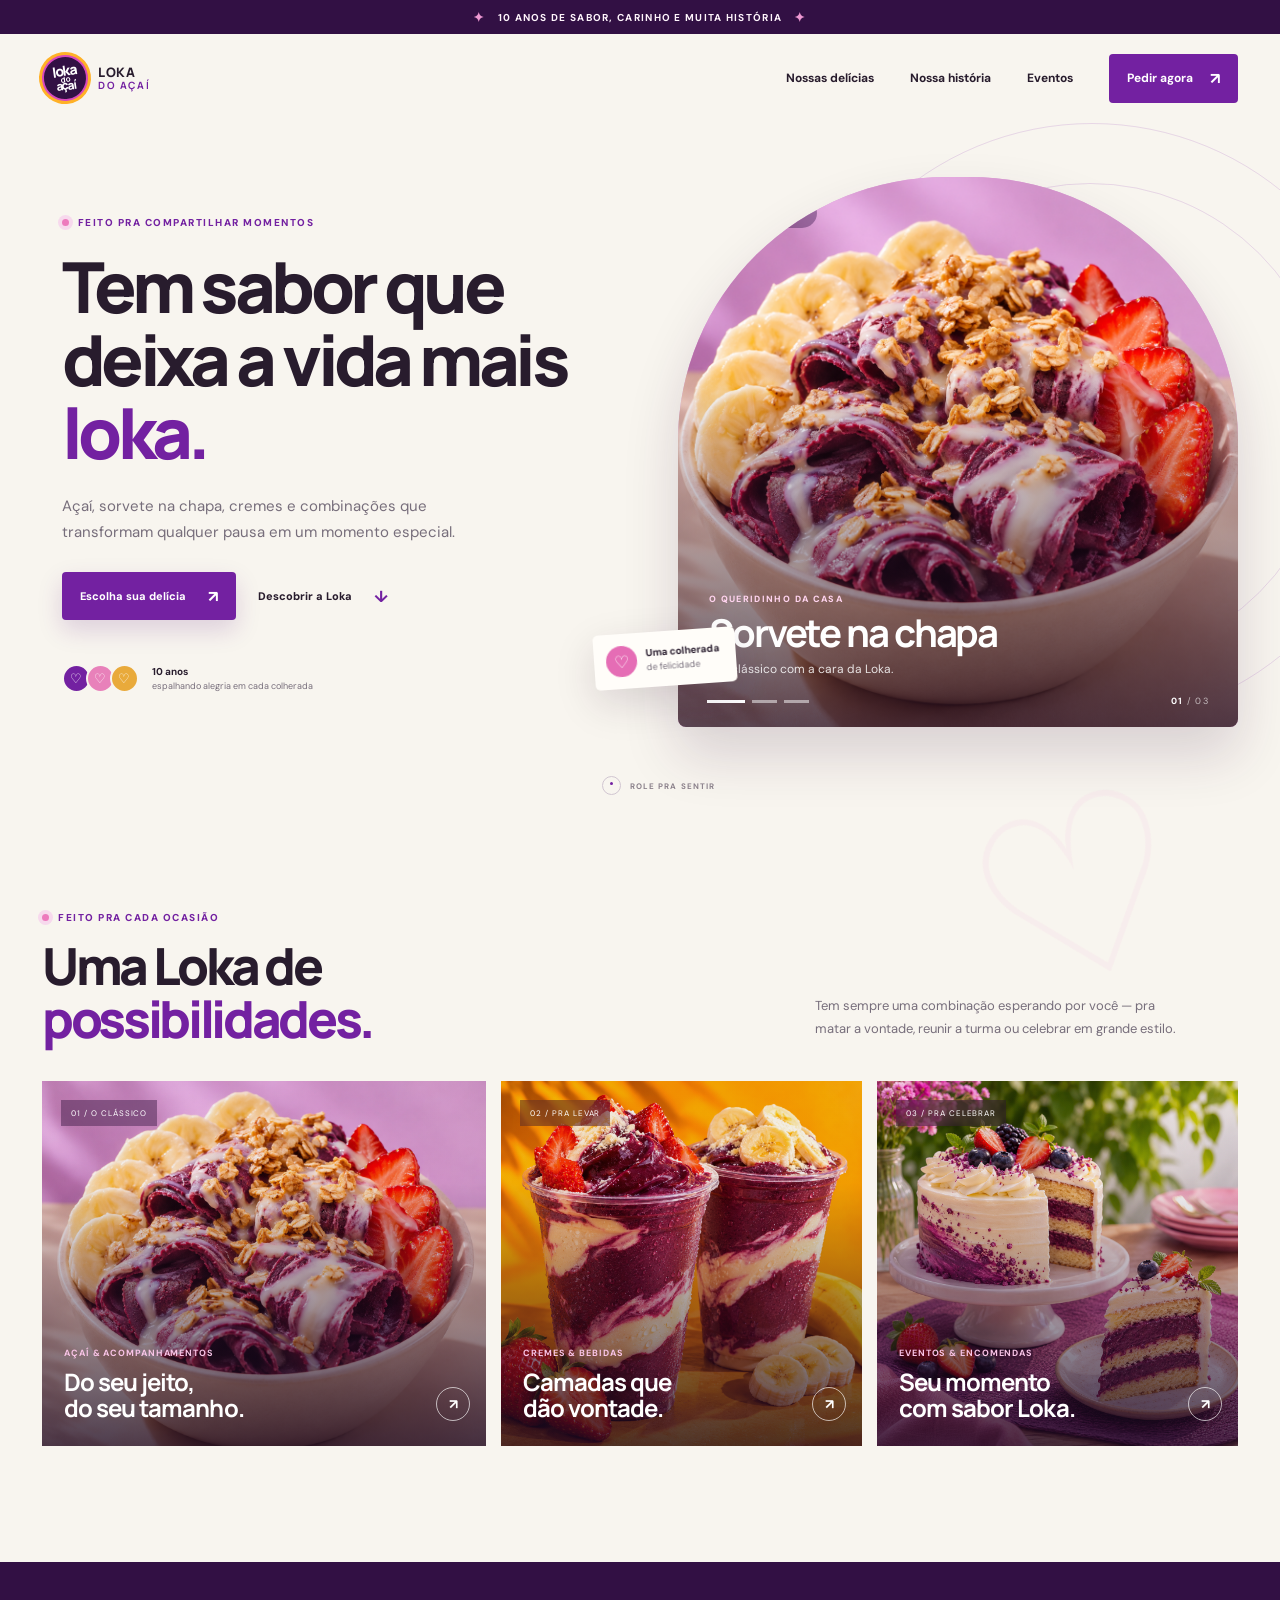
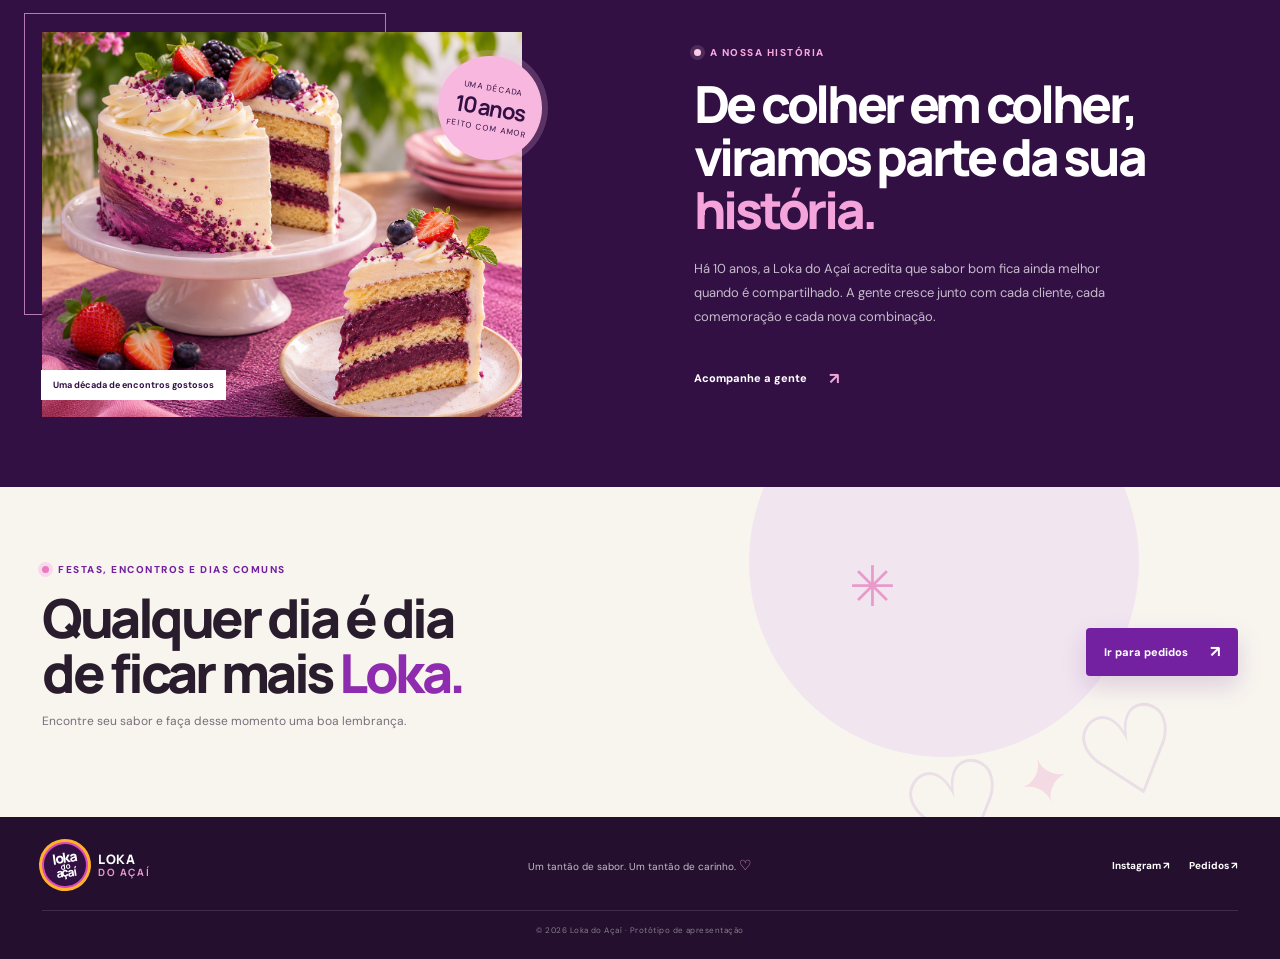
==== index.html @ 09349e8d "Create Loka do Acai institutional prototype" ====
<!doctype html>
<html lang="pt-BR">
<head>
  <meta charset="utf-8">
  <meta name="viewport" content="width=device-width, initial-scale=1">
  <meta name="theme-color" content="#f8f5ef">
  <meta name="description" content="Açaí, sorvete na chapa, cremes, lanches e momentos especiais. Conheça a Loka do Açaí.">
  <title>Loka do Açaí — um sabor que faz história</title>
  <link rel="preconnect" href="https://fonts.googleapis.com">
  <link rel="preconnect" href="https://fonts.gstatic.com" crossorigin>
  <link href="https://fonts.googleapis.com/css2?family=DM+Sans:wght@400;500;600;700&family=Manrope:wght@400;500;600;700;800&display=swap" rel="stylesheet">
  <link rel="stylesheet" href="style.css">
  <script src="script.js" defer></script>
</head>
<body>
  <div class="announcement"><span aria-hidden="true">✦</span> 10 anos de sabor, carinho e muita história <span aria-hidden="true">✦</span></div>
  <header class="site-header">
    <a class="brand" href="#inicio" aria-label="Loka do Açaí, início">
      <span class="brand-mark"><span>loka</span><small>do</small><strong>açaí</strong></span>
      <span class="brand-name">LOKA <b>DO AÇAÍ</b></span>
    </a>
    <button class="menu-toggle" type="button" aria-label="Abrir menu" aria-expanded="false" aria-controls="main-nav"><span></span><span></span></button>
    <nav class="main-nav" id="main-nav" aria-label="Navegação principal">
      <a href="#experiencias">Nossas delícias</a><a href="#historia">Nossa história</a><a href="#eventos">Eventos</a>
      <a class="nav-cta" href="https://flow.page/lokadoacai" target="_blank" rel="noreferrer">Pedir agora <span aria-hidden="true">↗</span></a>
    </nav>
  </header>
  <main>
    <section class="hero section-shell" id="inicio">
      <div class="hero-copy">
        <div class="eyebrow"><span class="eyebrow-dot"></span> Feito pra compartilhar momentos</div>
        <h1>Tem sabor que<br>deixa a vida mais <em>loka.</em></h1>
        <p class="hero-lede">Açaí, sorvete na chapa, cremes e combinações que transformam qualquer pausa em um momento especial.</p>
        <div class="hero-actions">
          <a class="button button-primary" href="https://flow.page/lokadoacai" target="_blank" rel="noreferrer">Escolha sua delícia <span aria-hidden="true">↗</span></a>
          <a class="button button-text" href="#experiencias">Descobrir a Loka <span aria-hidden="true">↓</span></a>
        </div>
        <div class="hero-proof"><div class="proof-avatars" aria-hidden="true"><span>♡</span><span>♡</span><span>♡</span></div><p><strong>10 anos</strong><br>espalhando alegria em cada colherada</p></div>
      </div>
      <div class="hero-visual">
        <div class="orbit orbit-one" aria-hidden="true"></div><div class="orbit orbit-two" aria-hidden="true"></div>
        <div class="carousel" role="region" aria-label="Destaques do cardápio" aria-roledescription="carrossel">
          <div class="carousel-viewport"><div class="carousel-track">
            <article class="carousel-slide"><img src="assets/sorvete-na-chapa.png" alt="Sorvete de açaí servido com banana, morango, granola e creme"><div class="slide-caption"><span>O queridinho da casa</span><h2>Sorvete na chapa</h2><p>Um clássico com a cara da Loka.</p></div></article>
            <article class="carousel-slide"><img src="assets/creme-no-copo.png" alt="Copos de açaí cremoso com camadas de creme, morango e banana"><div class="slide-caption"><span>Camadas de felicidade</span><h2>Cremes &amp; açaí</h2><p>Seu mix favorito, do seu jeito.</p></div></article>
            <article class="carousel-slide"><img src="assets/bolo-de-festa.png" alt="Bolo decorado com creme, frutas vermelhas e recheio de açaí"><div class="slide-caption"><span>Pra comemorar junto</span><h2>Festas especiais</h2><p>Momentos grandes merecem sabor.</p></div></article>
          </div></div>
          <div class="carousel-topline"><span class="carousel-label"><i></i> Feito com carinho</span><div class="carousel-arrows"><button class="carousel-arrow previous" type="button" aria-label="Foto anterior">←</button><button class="carousel-arrow next" type="button" aria-label="Próxima foto">→</button></div></div>
          <div class="carousel-bottom"><div class="carousel-dots" aria-label="Escolher destaque"><button class="carousel-dot is-active" aria-label="Destaque 1" aria-current="true" type="button"></button><button class="carousel-dot" aria-label="Destaque 2" type="button"></button><button class="carousel-dot" aria-label="Destaque 3" type="button"></button></div><span class="carousel-count"><b>01</b> / 03</span></div>
        </div>
        <div class="floating-note"><span aria-hidden="true">♡</span><div><b>Uma colherada</b><small>de felicidade</small></div></div>
      </div>
      <a href="#experiencias" class="scroll-cue" aria-label="Role para ver mais"><span></span> role pra sentir</a>
    </section>

    <section class="experience section-shell" id="experiencias">
      <div class="section-heading"><div><div class="eyebrow"><span class="eyebrow-dot"></span> Feito pra cada ocasião</div><h2>Uma Loka de<br><em>possibilidades.</em></h2></div><p>Tem sempre uma combinação esperando por você — pra matar a vontade, reunir a turma ou celebrar em grande estilo.</p></div>
      <div class="experience-grid">
        <a class="experience-card card-large" href="https://flow.page/lokadoacai" target="_blank" rel="noreferrer"><img src="assets/sorvete-na-chapa.png" alt="" loading="lazy"><div class="card-shade"></div><span class="card-index">01 / O clássico</span><div class="experience-card-copy"><span>Açaí &amp; acompanhamentos</span><h3>Do seu jeito,<br>do seu tamanho.</h3><b class="round-arrow" aria-hidden="true">↗</b></div></a>
        <a class="experience-card" href="https://flow.page/lokadoacai" target="_blank" rel="noreferrer"><img src="assets/creme-no-copo.png" alt="" loading="lazy"><div class="card-shade"></div><span class="card-index">02 / Pra levar</span><div class="experience-card-copy"><span>Cremes &amp; bebidas</span><h3>Camadas que<br>dão vontade.</h3><b class="round-arrow" aria-hidden="true">↗</b></div></a>
        <a class="experience-card" href="#eventos"><img src="assets/bolo-de-festa.png" alt="" loading="lazy"><div class="card-shade"></div><span class="card-index">03 / Pra celebrar</span><div class="experience-card-copy"><span>Eventos &amp; encomendas</span><h3>Seu momento<br>com sabor Loka.</h3><b class="round-arrow" aria-hidden="true">↗</b></div></a>
      </div>
    </section>

    <section class="story" id="historia">
      <div class="story-inner section-shell">
        <div class="story-image"><img src="assets/bolo-de-festa.png" alt="Sobremesa especial preparada para comemorar" loading="lazy"><div class="story-stamp"><span>uma década</span><b>10 anos</b><small>feito com amor</small></div><span class="story-caption">Uma década de encontros gostosos</span></div>
        <div class="story-copy"><div class="eyebrow eyebrow-light"><span class="eyebrow-dot"></span> A nossa história</div><h2>De colher em colher,<br>viramos parte da sua <em>história.</em></h2><p>Há 10 anos, a Loka do Açaí acredita que sabor bom fica ainda melhor quando é compartilhado. A gente cresce junto com cada cliente, cada comemoração e cada nova combinação.</p><a class="button button-light" href="https://www.instagram.com/lokadoaioficial/" target="_blank" rel="noreferrer">Acompanhe a gente <span aria-hidden="true">↗</span></a><span class="story-doodle" aria-hidden="true">♡</span></div>
      </div>
    </section>

    <section class="event-cta section-shell" id="eventos">
      <div class="cta-star" aria-hidden="true">✳</div><div class="cta-copy"><div class="eyebrow"><span class="eyebrow-dot"></span> Festas, encontros e dias comuns</div><h2>Qualquer dia é dia<br>de ficar mais <em>Loka.</em></h2><p>Encontre seu sabor e faça desse momento uma boa lembrança.</p></div><a class="button button-primary" href="https://flow.page/lokadoacai" target="_blank" rel="noreferrer">Ir para pedidos <span aria-hidden="true">↗</span></a><div class="cta-decoration" aria-hidden="true"><span>♡</span><span>✦</span><span>♡</span></div>
    </section>
  </main>
  <footer class="site-footer">
    <a class="brand footer-brand" href="#inicio" aria-label="Loka do Açaí, voltar ao início"><span class="brand-mark"><span>loka</span><small>do</small><strong>açaí</strong></span><span class="brand-name">LOKA <b>DO AÇAÍ</b></span></a>
    <p>Um tantão de sabor. Um tantão de carinho. <span>♡</span></p><div class="footer-links"><a href="https://www.instagram.com/lokadoaioficial/" target="_blank" rel="noreferrer">Instagram ↗</a><a href="https://flow.page/lokadoacai" target="_blank" rel="noreferrer">Pedidos ↗</a></div><small class="copyright">© 2026 Loka do Açaí · Protótipo de apresentação</small>
  </footer>
</body>
</html>
---- style.css ----
:root{--plum:#321044;--purple:#7321a1;--pink:#f2b5dc;--cream:#f8f5ef;--paper:#fffdf9;--ink:#281c2d;--muted:#776e7b;--line:rgba(50,16,68,.14);--sans:"DM Sans",sans-serif;--display:"Manrope",sans-serif}
*{box-sizing:border-box}html{scroll-behavior:smooth}body{margin:0;color:var(--ink);background:var(--cream);font-family:var(--sans);-webkit-font-smoothing:antialiased}a{color:inherit;text-decoration:none}button{font:inherit}
.announcement{min-height:34px;display:flex;align-items:center;justify-content:center;gap:12px;background:var(--plum);color:#fff5fc;font-size:10px;font-weight:700;letter-spacing:.13em;text-transform:uppercase}.announcement span{color:#ed98d2;font-size:13px}
.site-header{height:88px;max-width:1320px;padding:0 42px;margin:auto;display:flex;align-items:center;justify-content:space-between;position:relative;z-index:5}.brand{display:inline-flex;align-items:center;gap:10px}.brand-mark{width:46px;height:46px;border-radius:50%;background:var(--plum);color:white;display:flex;flex-direction:column;align-items:center;justify-content:center;line-height:.72;letter-spacing:-.08em;transform:rotate(-8deg);border:2px solid #d848be;box-shadow:0 0 0 3px #ffb127;font-family:var(--display)}.brand-mark span{font-weight:800;font-size:14px}.brand-mark small{font-size:8px;font-weight:700;letter-spacing:0}.brand-mark strong{font-size:12px;font-weight:800}.brand-name{font-family:var(--display);font-size:13px;font-weight:800;letter-spacing:.05em;line-height:1.15}.brand-name b{display:block;color:var(--purple);font-size:10px;letter-spacing:.16em}
.main-nav{display:flex;align-items:center;gap:36px;font-size:12px;font-weight:700}.main-nav>a:not(.nav-cta){transition:color .2s}.main-nav>a:not(.nav-cta):hover{color:var(--purple)}.nav-cta{display:inline-flex;align-items:center;gap:17px;padding:14px 18px;border-radius:4px;background:var(--purple);color:white;transition:background .2s,transform .2s}.nav-cta:hover,.button-primary:hover{background:var(--plum);transform:translateY(-2px)}.nav-cta span{font-size:16px}.menu-toggle{display:none}.section-shell{max-width:1320px;margin-inline:auto;padding-inline:42px}
.hero{min-height:660px;padding-top:55px;padding-bottom:96px;display:grid;grid-template-columns:.93fr 1.07fr;align-items:center;gap:45px;position:relative;overflow:hidden}.hero-copy{position:relative;z-index:2;padding:5px 0 0 3.7%;animation:rise-in .75s both}.eyebrow{display:flex;align-items:center;gap:9px;color:var(--purple);font-size:10px;font-weight:800;letter-spacing:.15em;text-transform:uppercase}.eyebrow-dot{width:7px;height:7px;border-radius:50%;background:#ed7abd;box-shadow:0 0 0 4px #f7d9ed}
.hero h1,.section-heading h2,.story h2,.cta-copy h2{margin:21px 0 0;font-family:var(--display);font-size:clamp(42px,5.5vw,72px);line-height:1.04;letter-spacing:-.065em;font-weight:800}h1 em,h2 em{color:var(--purple);font-style:normal}.hero-lede{max-width:430px;color:var(--muted);font-size:15px;line-height:1.75;margin:23px 0 27px}.hero-actions{display:flex;align-items:center;gap:22px}.button{min-height:48px;padding:0 18px;display:inline-flex;align-items:center;justify-content:center;gap:22px;font-size:11px;font-weight:800;transition:.25s ease}.button-primary{color:white;border-radius:4px;background:var(--purple);box-shadow:0 10px 24px rgba(91,18,126,.17)}.button-primary span,.button-light span{font-size:16px}.button-text{padding-inline:0;color:var(--ink)}.button-text span{color:var(--purple);font-size:16px;transition:transform .2s}.button-text:hover span{transform:translateY(4px)}.hero-proof{margin-top:44px;display:flex;align-items:center;gap:13px}.proof-avatars{display:flex;padding-left:5px}.proof-avatars span{width:29px;height:29px;margin-left:-5px;display:grid;place-items:center;border-radius:50%;border:2px solid var(--cream);color:white;background:var(--purple);font-size:13px}.proof-avatars span:nth-child(2){background:#e881ba}.proof-avatars span:nth-child(3){background:#e9aa3b}.hero-proof p{margin:0;font-size:9px;line-height:1.5;color:var(--muted)}.hero-proof strong{color:var(--ink);font-size:10px}
.hero-visual{min-width:0;position:relative;animation:rise-in .85s .12s both}.carousel{position:relative;z-index:1;width:min(100%,560px);margin:0 0 0 auto;height:clamp(410px,46vw,550px);border-radius:48% 48% 8px 8px;overflow:hidden;background:#dba4d7;box-shadow:0 28px 55px rgba(54,19,62,.16)}.carousel-viewport,.carousel-track,.carousel-slide{width:100%;height:100%}.carousel-viewport{overflow:hidden}.carousel-track{display:flex;transition:transform .8s cubic-bezier(.2,.75,.25,1);will-change:transform}.carousel-slide{flex:0 0 100%;position:relative;overflow:hidden}.carousel-slide::after{content:"";position:absolute;inset:35% 0 0;background:linear-gradient(transparent,rgba(28,10,34,.72));pointer-events:none}.carousel-slide img{width:100%;height:100%;display:block;object-fit:cover;transition:transform 5.5s ease}.carousel-slide.is-current img{transform:scale(1.07)}.slide-caption{position:absolute;z-index:1;bottom:50px;left:31px;color:#fff;max-width:80%}.slide-caption>span{display:inline-block;margin-bottom:8px;font-size:9px;font-weight:800;letter-spacing:.15em;text-transform:uppercase;color:#ffd4ef}.slide-caption h2{margin:0;font-family:var(--display);font-size:clamp(26px,3vw,40px);line-height:1.05;letter-spacing:-.055em}.slide-caption p{margin:8px 0 0;font-size:12px;opacity:.85}
.carousel-topline{position:absolute;z-index:2;top:18px;left:19px;right:19px;display:flex;justify-content:space-between;align-items:center}.carousel-label{display:flex;align-items:center;gap:7px;padding:9px 12px;border-radius:30px;color:white;background:rgba(49,16,68,.38);backdrop-filter:blur(12px);font-size:9px;font-weight:700}.carousel-label i{width:6px;height:6px;background:#ff9ed7;border-radius:50%;box-shadow:0 0 10px #ff9ed7}.carousel-arrows{display:flex;gap:7px}.carousel-arrow{width:35px;height:35px;padding:0;border:1px solid rgba(255,255,255,.5);border-radius:50%;background:rgba(40,17,48,.25);color:#fff;cursor:pointer;backdrop-filter:blur(10px);transition:background .2s,transform .2s}.carousel-arrow:hover{background:var(--purple);transform:scale(1.07)}.carousel-bottom{position:absolute;z-index:2;left:29px;right:29px;bottom:20px;display:flex;align-items:center;justify-content:space-between}.carousel-dots{display:flex;gap:7px}.carousel-dot{width:25px;height:3px;border:0;padding:0;cursor:pointer;background:rgba(255,255,255,.5);transition:width .25s,background .25s}.carousel-dot.is-active{width:38px;background:white}.carousel-count{color:rgba(255,255,255,.65);font-size:9px;letter-spacing:.14em}.carousel-count b{color:white}.orbit{position:absolute;border:1px solid rgba(137,44,176,.15);border-radius:50%;pointer-events:none}.orbit-one{width:600px;height:600px;top:-54px;right:-154px}.orbit-two{width:480px;height:480px;top:6px;right:-92px}.floating-note{position:absolute;z-index:3;display:flex;align-items:center;gap:9px;bottom:41px;left:-28px;padding:12px 16px 12px 12px;border-radius:5px;background:var(--paper);box-shadow:0 14px 40px rgba(45,21,47,.15);transform:rotate(-4deg);animation:float 4s ease-in-out infinite}.floating-note>span{width:31px;height:31px;border-radius:50%;display:grid;place-items:center;color:white;background:#e56db5;font-size:17px}.floating-note b,.floating-note small{display:block}.floating-note b{font-size:10px}.floating-note small{margin-top:2px;color:var(--muted);font-size:9px}.scroll-cue{position:absolute;bottom:28px;left:47%;display:flex;align-items:center;gap:9px;color:#8b818b;font-size:8px;font-weight:700;letter-spacing:.14em;text-transform:uppercase}.scroll-cue span{width:19px;height:19px;border:1px solid #d0c5d0;border-radius:50%;position:relative}.scroll-cue span::after{content:"";position:absolute;width:3px;height:3px;background:var(--purple);border-radius:50%;top:5px;left:7px;animation:scroll-dot 1.4s infinite}
.experience{padding-top:88px;padding-bottom:116px}.section-heading{display:flex;align-items:end;justify-content:space-between;gap:45px;margin-bottom:35px}.section-heading h2{font-size:clamp(38px,4vw,53px);margin-top:15px}.section-heading>p{max-width:375px;margin:0 4% 5px 0;color:var(--muted);font-size:13px;line-height:1.8}.experience-grid{display:grid;grid-template-columns:1.23fr 1fr 1fr;gap:15px}.experience-card{min-height:365px;position:relative;display:block;overflow:hidden;color:white;background:var(--plum)}.experience-card img{width:100%;height:100%;position:absolute;inset:0;object-fit:cover;transition:transform .7s cubic-bezier(.2,.8,.2,1)}.experience-card:hover img{transform:scale(1.06)}.card-shade{position:absolute;inset:0;background:linear-gradient(180deg,rgba(30,11,35,.05) 28%,rgba(26,10,36,.77) 100%)}.card-index{position:absolute;left:19px;top:19px;padding:8px 10px;background:rgba(42,13,53,.4);backdrop-filter:blur(10px);font-size:8px;letter-spacing:.12em;text-transform:uppercase}.experience-card-copy{position:absolute;left:22px;right:16px;bottom:24px}.experience-card-copy>span{color:#f9c4e7;font-size:9px;font-weight:700;letter-spacing:.1em;text-transform:uppercase}.experience-card-copy h3{margin:8px 0 0;font-family:var(--display);font-size:24px;line-height:1.1;letter-spacing:-.04em}.round-arrow{position:absolute;right:0;bottom:1px;width:34px;height:34px;border:1px solid rgba(255,255,255,.65);border-radius:50%;display:grid;place-items:center;font-size:14px;transition:.2s}.experience-card:hover .round-arrow{background:white;color:var(--plum);transform:rotate(45deg)}
.story{background:var(--plum);color:white;overflow:hidden}.story-inner{min-height:525px;display:grid;grid-template-columns:1fr 1fr;align-items:center;gap:9%;padding-top:64px;padding-bottom:64px}.story-image{position:relative;max-width:480px;height:385px}.story-image::before{content:"";position:absolute;width:75%;height:78%;top:-19px;left:-18px;border:1px solid rgba(240,166,224,.7)}.story-image img{width:100%;height:100%;object-fit:cover;position:relative;z-index:1}.story-stamp{position:absolute;z-index:2;right:-20px;top:24px;width:104px;height:104px;border-radius:50%;display:flex;flex-direction:column;align-items:center;justify-content:center;color:var(--plum);background:#f8b7de;transform:rotate(10deg);box-shadow:0 0 0 6px rgba(248,183,222,.2)}.story-stamp span,.story-stamp small{font-size:8px;text-transform:uppercase;letter-spacing:.12em}.story-stamp b{font-family:var(--display);font-size:22px;letter-spacing:-.07em}.story-caption{position:absolute;z-index:2;left:-1px;bottom:17px;padding:9px 12px;color:var(--plum);background:white;font-size:9px;font-weight:700}.eyebrow-light{color:#f7a9dc}.eyebrow-light .eyebrow-dot{background:#ffcaea;box-shadow:0 0 0 4px rgba(255,202,234,.14)}.story h2{margin-top:18px;font-size:clamp(37px,4vw,52px)}.story h2 em{color:#f5a4db}.story-copy>p{max-width:440px;margin:21px 0 25px;color:rgba(255,255,255,.72);font-size:13px;line-height:1.85}.button-light{padding-inline:0;color:white}.button-light span{color:#f5a4db}.story-doodle{position:absolute;right:7%;bottom:-114px;color:rgba(250,179,225,.12);font-size:240px;line-height:1;transform:rotate(-20deg);pointer-events:none}
.event-cta{min-height:330px;padding-top:76px;padding-bottom:76px;display:flex;align-items:center;justify-content:space-between;gap:30px;position:relative;overflow:hidden}.event-cta::before{content:"";position:absolute;width:390px;height:390px;border-radius:50%;background:#f1e5f0;right:11%;top:-120px}.cta-copy,.event-cta>.button{position:relative;z-index:1}.cta-copy h2{margin-top:14px;font-size:clamp(37px,4.2vw,55px)}.cta-copy h2 em{color:#8e2bae}.cta-copy p{color:var(--muted);font-size:12px}.cta-star{position:absolute;z-index:1;right:30%;top:63px;color:#e89acb;font-size:56px;animation:slow-spin 18s linear infinite}.cta-decoration{position:absolute;right:7%;bottom:-43px;color:rgba(115,33,161,.1);font-size:120px;transform:rotate(-18deg);display:flex;align-items:center;gap:10px}.cta-decoration span:nth-child(2){font-size:64px;color:rgba(231,125,184,.21)}
.site-footer{min-height:142px;padding:24px 42px;color:white;background:#24102e;display:grid;grid-template-columns:1fr 1.2fr 1fr;align-items:center;gap:20px}.footer-brand .brand-name{color:white}.footer-brand .brand-name b{color:#ed9ad2}.site-footer>p{color:rgba(255,255,255,.72);font-size:10px;text-align:center}.site-footer>p span{color:#ee9ed6;font-size:14px}.footer-links{display:flex;justify-content:flex-end;gap:19px;font-size:10px;font-weight:700}.footer-links a:hover{color:#f5a4db}.copyright{grid-column:1/-1;padding-top:14px;border-top:1px solid rgba(255,255,255,.12);color:rgba(255,255,255,.45);font-size:8px;letter-spacing:.06em;text-align:center}
@keyframes rise-in{from{opacity:0;transform:translateY(22px)}to{opacity:1;transform:translateY(0)}}@keyframes float{0%,100%{transform:translateY(0) rotate(-4deg)}50%{transform:translateY(-9px) rotate(-2deg)}}@keyframes scroll-dot{0%{transform:translateY(0);opacity:1}80%,100%{transform:translateY(6px);opacity:0}}@keyframes slow-spin{to{transform:rotate(340deg)}}
@media(min-width:1450px){.hero{min-height:720px}}
@media(max-width:900px){.site-header{padding-inline:25px}.section-shell{padding-inline:25px}.hero{grid-template-columns:.9fr 1.1fr;gap:22px;min-height:590px}.hero-copy{padding-left:0}.hero h1{font-size:clamp(42px,6vw,59px)}.carousel{height:440px}.main-nav{gap:20px}.experience-card{min-height:310px}.story-inner{gap:6%}.story-image{height:340px}}
@media(max-width:680px){.announcement{min-height:31px;font-size:8px;letter-spacing:.1em}.site-header{height:72px;padding-inline:20px}.brand-mark{width:39px;height:39px}.brand-mark span{font-size:12px}.brand-name{font-size:11px}.brand-name b{font-size:8px}.menu-toggle{display:flex;flex-direction:column;justify-content:center;gap:5px;width:42px;height:42px;border:1px solid var(--line);border-radius:50%;background:transparent;cursor:pointer}.menu-toggle span{width:16px;height:1.5px;background:var(--plum);margin-inline:auto;transition:transform .2s}.menu-toggle[aria-expanded=true] span:first-child{transform:translateY(3.3px) rotate(45deg)}.menu-toggle[aria-expanded=true] span:last-child{transform:translateY(-3.3px) rotate(-45deg)}.main-nav{position:absolute;top:63px;left:13px;right:13px;display:none;flex-direction:column;align-items:stretch;gap:0;padding:8px 16px 16px;background:var(--paper);border:1px solid var(--line);box-shadow:0 16px 35px rgba(42,17,48,.14)}.main-nav.is-open{display:flex}.main-nav>a:not(.nav-cta){padding:14px 4px;border-bottom:1px solid var(--line)}.nav-cta{justify-content:space-between;margin-top:12px}.section-shell{padding-inline:20px}.hero{min-height:0;grid-template-columns:1fr;gap:37px;padding-top:41px;padding-bottom:75px;overflow:hidden}.hero-copy{padding:0}.hero h1{margin-top:18px;font-size:clamp(43px,12vw,65px)}.hero-lede{max-width:440px;margin-top:17px;font-size:13px}.hero-actions{gap:15px;flex-wrap:wrap}.button{min-height:45px;font-size:10px}.hero-proof{margin-top:27px}.carousel{width:calc(100% - 14px);height:min(112vw,480px);margin-right:0;margin-left:auto;border-radius:48% 48% 7px 7px}.slide-caption{left:23px;bottom:46px}.slide-caption h2{font-size:33px}.floating-note{left:-1px;bottom:26px}.orbit-one{width:480px;height:480px;top:-20px;right:-128px}.orbit-two{width:380px;height:380px;top:30px;right:-80px}.scroll-cue{left:20px;bottom:26px}.experience{padding-top:65px;padding-bottom:77px}.section-heading{display:block;margin-bottom:24px}.section-heading h2{font-size:42px}.section-heading>p{margin:17px 0 0;font-size:12px}.experience-grid{grid-template-columns:1fr 1fr;gap:10px}.experience-card{min-height:260px}.experience-card.card-large{grid-column:1/-1;min-height:310px}.experience-card-copy{left:15px;bottom:17px}.experience-card-copy h3{font-size:20px}.experience-card-copy>span{font-size:8px}.round-arrow{width:29px;height:29px;font-size:12px}.card-index{top:12px;left:12px;font-size:7px}.story-inner{grid-template-columns:1fr;gap:43px;padding-top:58px;padding-bottom:63px}.story-image{width:calc(100% - 16px);height:min(82vw,390px);margin-left:8px}.story-stamp{width:87px;height:87px;right:-12px;top:13px}.story-stamp b{font-size:19px}.story h2{font-size:40px}.story-copy>p{font-size:12px}.event-cta{min-height:0;display:block;padding-top:67px;padding-bottom:76px}.cta-copy h2{font-size:42px}.cta-copy p{max-width:260px;line-height:1.7}.event-cta>.button{margin-top:17px}.cta-star{right:12%;top:49px;font-size:42px}.cta-decoration{right:0;font-size:93px}.site-footer{padding:28px 20px 20px;grid-template-columns:1fr auto;gap:17px 8px}.site-footer>p{grid-column:1/-1;grid-row:2;margin:0;text-align:left}.footer-links{grid-column:2;grid-row:1;flex-direction:column;gap:8px}.copyright{grid-row:3}}
@media(prefers-reduced-motion:reduce){*,*::before,*::after{scroll-behavior:auto!important;animation-duration:.01ms!important;animation-iteration-count:1!important;transition-duration:.01ms!important}}
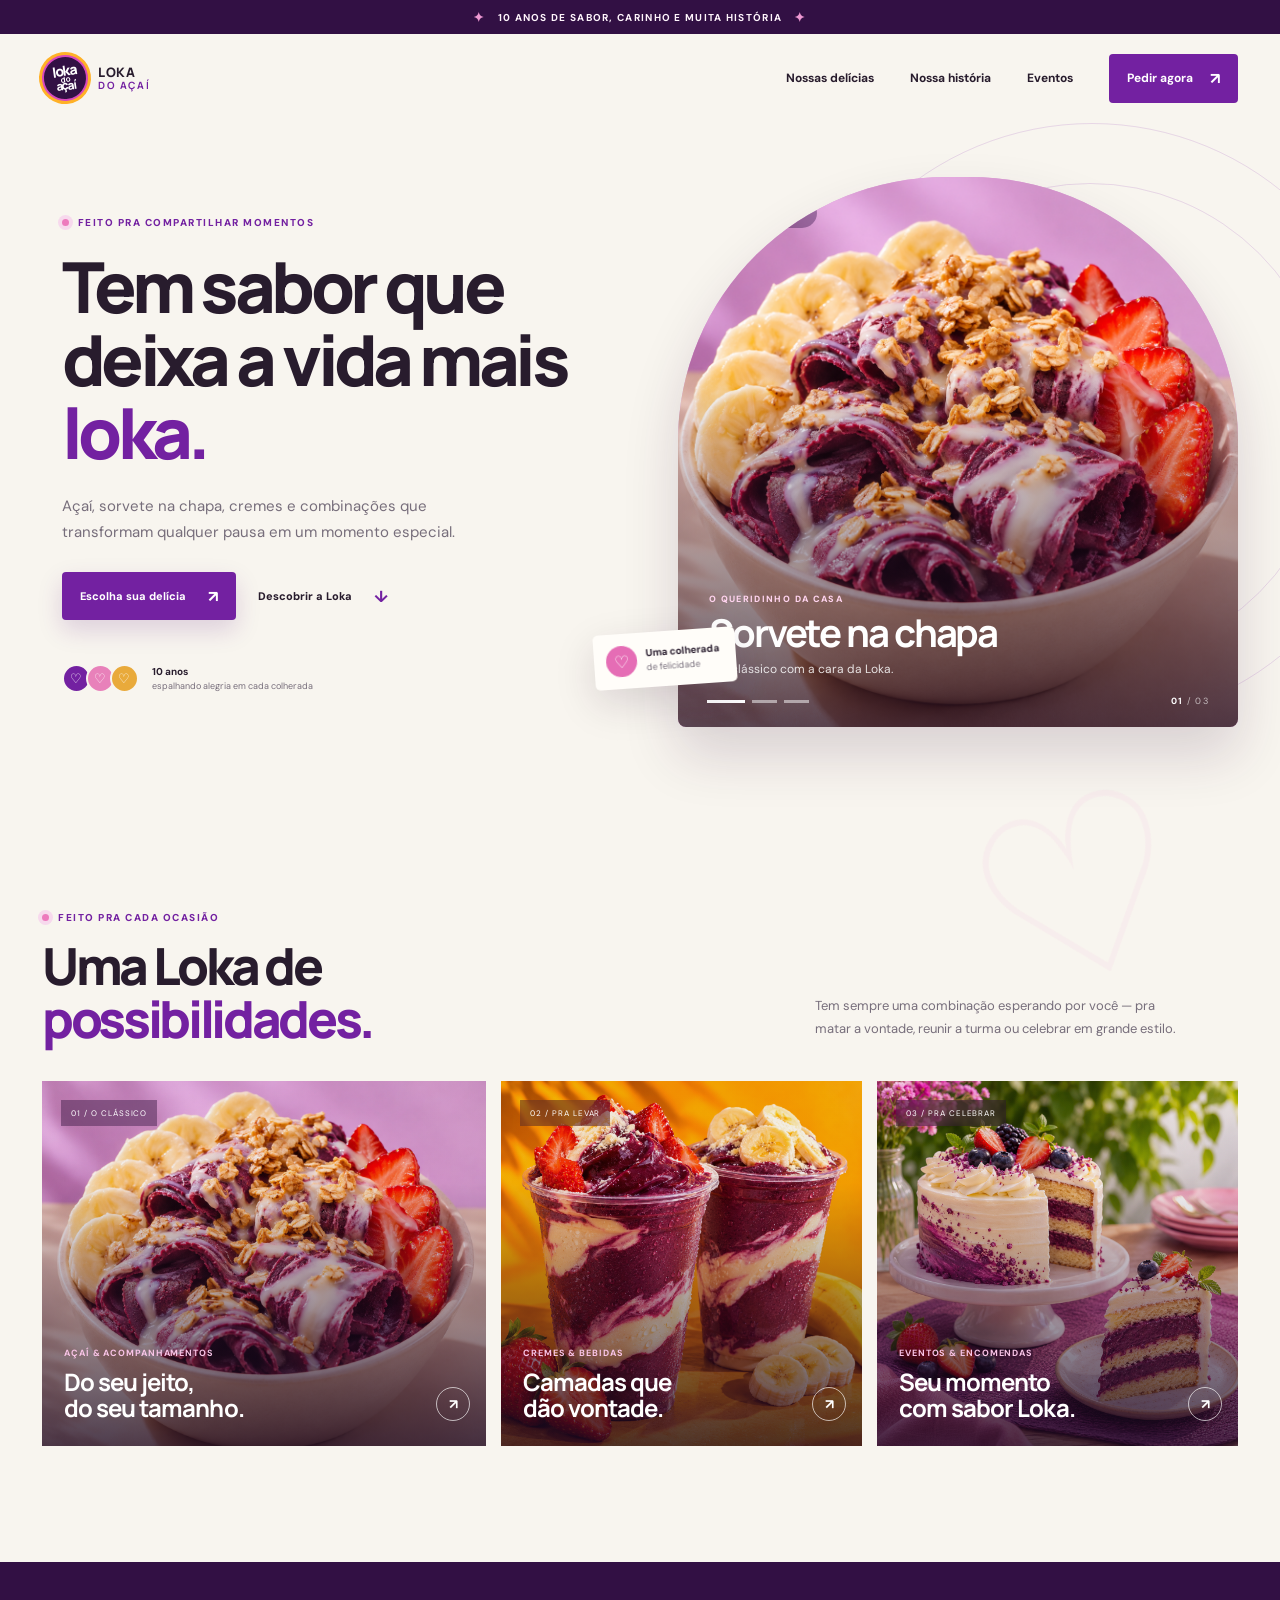
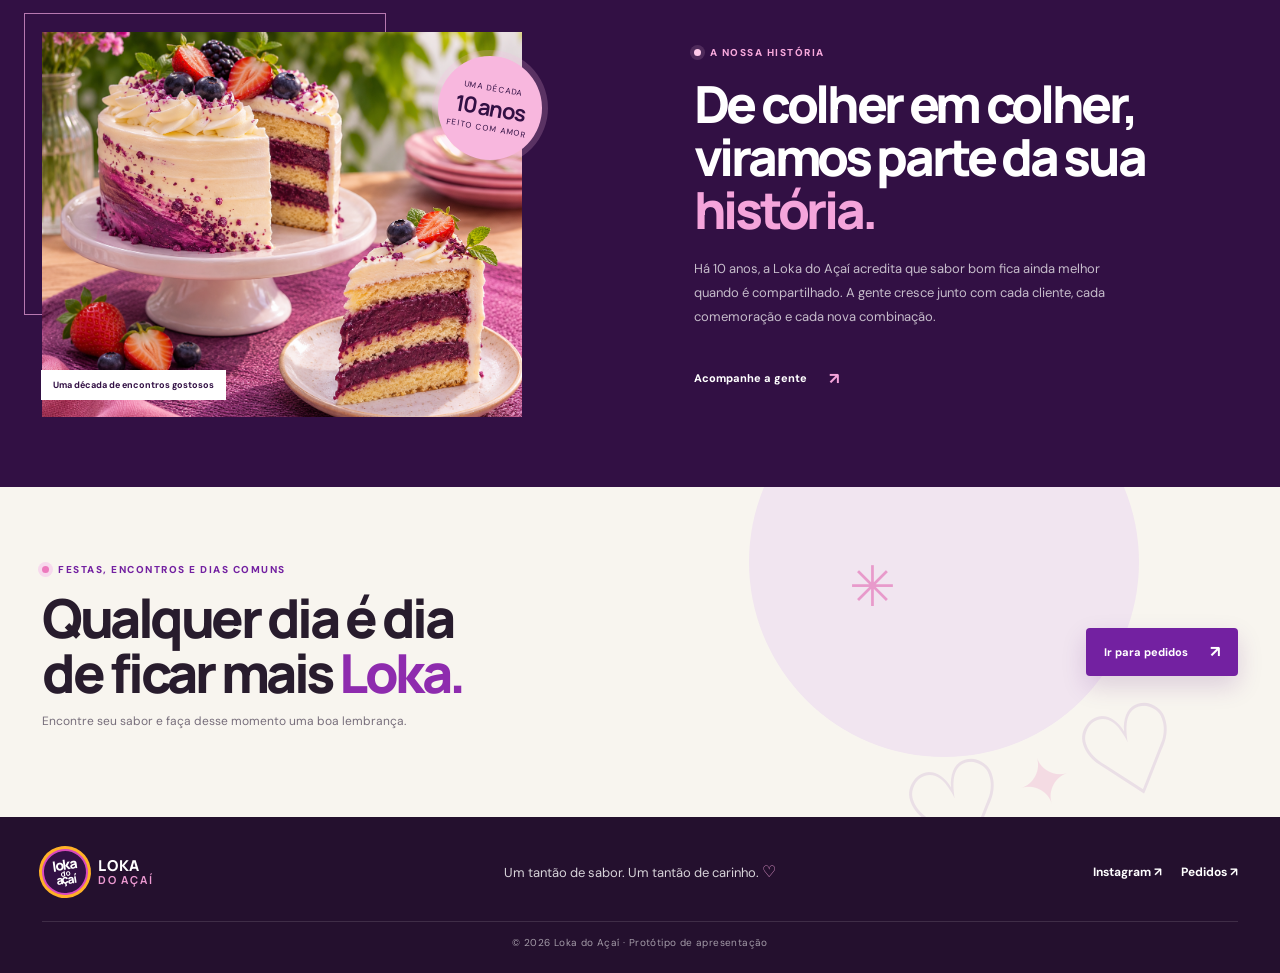
==== commit 77c1c189: "Increase footer text and remove scroll hint" ====
--- a/index.html
+++ b/index.html
@@ -50,7 +50,6 @@
         </div>
         <div class="floating-note"><span aria-hidden="true">♡</span><div><b>Uma colherada</b><small>de felicidade</small></div></div>
       </div>
-      <a href="#experiencias" class="scroll-cue" aria-label="Role para ver mais"><span></span> role pra sentir</a>
     </section>
 
     <section class="experience section-shell" id="experiencias">
--- a/style.css
+++ b/style.css
@@ -6,13 +6,13 @@
 .hero{min-height:660px;padding-top:55px;padding-bottom:96px;display:grid;grid-template-columns:.93fr 1.07fr;align-items:center;gap:45px;position:relative;overflow:hidden}.hero-copy{position:relative;z-index:2;padding:5px 0 0 3.7%;animation:rise-in .75s both}.eyebrow{display:flex;align-items:center;gap:9px;color:var(--purple);font-size:10px;font-weight:800;letter-spacing:.15em;text-transform:uppercase}.eyebrow-dot{width:7px;height:7px;border-radius:50%;background:#ed7abd;box-shadow:0 0 0 4px #f7d9ed}
 .hero h1,.section-heading h2,.story h2,.cta-copy h2{margin:21px 0 0;font-family:var(--display);font-size:clamp(42px,5.5vw,72px);line-height:1.04;letter-spacing:-.065em;font-weight:800}h1 em,h2 em{color:var(--purple);font-style:normal}.hero-lede{max-width:430px;color:var(--muted);font-size:15px;line-height:1.75;margin:23px 0 27px}.hero-actions{display:flex;align-items:center;gap:22px}.button{min-height:48px;padding:0 18px;display:inline-flex;align-items:center;justify-content:center;gap:22px;font-size:11px;font-weight:800;transition:.25s ease}.button-primary{color:white;border-radius:4px;background:var(--purple);box-shadow:0 10px 24px rgba(91,18,126,.17)}.button-primary span,.button-light span{font-size:16px}.button-text{padding-inline:0;color:var(--ink)}.button-text span{color:var(--purple);font-size:16px;transition:transform .2s}.button-text:hover span{transform:translateY(4px)}.hero-proof{margin-top:44px;display:flex;align-items:center;gap:13px}.proof-avatars{display:flex;padding-left:5px}.proof-avatars span{width:29px;height:29px;margin-left:-5px;display:grid;place-items:center;border-radius:50%;border:2px solid var(--cream);color:white;background:var(--purple);font-size:13px}.proof-avatars span:nth-child(2){background:#e881ba}.proof-avatars span:nth-child(3){background:#e9aa3b}.hero-proof p{margin:0;font-size:9px;line-height:1.5;color:var(--muted)}.hero-proof strong{color:var(--ink);font-size:10px}
 .hero-visual{min-width:0;position:relative;animation:rise-in .85s .12s both}.carousel{position:relative;z-index:1;width:min(100%,560px);margin:0 0 0 auto;height:clamp(410px,46vw,550px);border-radius:48% 48% 8px 8px;overflow:hidden;background:#dba4d7;box-shadow:0 28px 55px rgba(54,19,62,.16)}.carousel-viewport,.carousel-track,.carousel-slide{width:100%;height:100%}.carousel-viewport{overflow:hidden}.carousel-track{display:flex;transition:transform .8s cubic-bezier(.2,.75,.25,1);will-change:transform}.carousel-slide{flex:0 0 100%;position:relative;overflow:hidden}.carousel-slide::after{content:"";position:absolute;inset:35% 0 0;background:linear-gradient(transparent,rgba(28,10,34,.72));pointer-events:none}.carousel-slide img{width:100%;height:100%;display:block;object-fit:cover;transition:transform 5.5s ease}.carousel-slide.is-current img{transform:scale(1.07)}.slide-caption{position:absolute;z-index:1;bottom:50px;left:31px;color:#fff;max-width:80%}.slide-caption>span{display:inline-block;margin-bottom:8px;font-size:9px;font-weight:800;letter-spacing:.15em;text-transform:uppercase;color:#ffd4ef}.slide-caption h2{margin:0;font-family:var(--display);font-size:clamp(26px,3vw,40px);line-height:1.05;letter-spacing:-.055em}.slide-caption p{margin:8px 0 0;font-size:12px;opacity:.85}
-.carousel-topline{position:absolute;z-index:2;top:18px;left:19px;right:19px;display:flex;justify-content:space-between;align-items:center}.carousel-label{display:flex;align-items:center;gap:7px;padding:9px 12px;border-radius:30px;color:white;background:rgba(49,16,68,.38);backdrop-filter:blur(12px);font-size:9px;font-weight:700}.carousel-label i{width:6px;height:6px;background:#ff9ed7;border-radius:50%;box-shadow:0 0 10px #ff9ed7}.carousel-arrows{display:flex;gap:7px}.carousel-arrow{width:35px;height:35px;padding:0;border:1px solid rgba(255,255,255,.5);border-radius:50%;background:rgba(40,17,48,.25);color:#fff;cursor:pointer;backdrop-filter:blur(10px);transition:background .2s,transform .2s}.carousel-arrow:hover{background:var(--purple);transform:scale(1.07)}.carousel-bottom{position:absolute;z-index:2;left:29px;right:29px;bottom:20px;display:flex;align-items:center;justify-content:space-between}.carousel-dots{display:flex;gap:7px}.carousel-dot{width:25px;height:3px;border:0;padding:0;cursor:pointer;background:rgba(255,255,255,.5);transition:width .25s,background .25s}.carousel-dot.is-active{width:38px;background:white}.carousel-count{color:rgba(255,255,255,.65);font-size:9px;letter-spacing:.14em}.carousel-count b{color:white}.orbit{position:absolute;border:1px solid rgba(137,44,176,.15);border-radius:50%;pointer-events:none}.orbit-one{width:600px;height:600px;top:-54px;right:-154px}.orbit-two{width:480px;height:480px;top:6px;right:-92px}.floating-note{position:absolute;z-index:3;display:flex;align-items:center;gap:9px;bottom:41px;left:-28px;padding:12px 16px 12px 12px;border-radius:5px;background:var(--paper);box-shadow:0 14px 40px rgba(45,21,47,.15);transform:rotate(-4deg);animation:float 4s ease-in-out infinite}.floating-note>span{width:31px;height:31px;border-radius:50%;display:grid;place-items:center;color:white;background:#e56db5;font-size:17px}.floating-note b,.floating-note small{display:block}.floating-note b{font-size:10px}.floating-note small{margin-top:2px;color:var(--muted);font-size:9px}.scroll-cue{position:absolute;bottom:28px;left:47%;display:flex;align-items:center;gap:9px;color:#8b818b;font-size:8px;font-weight:700;letter-spacing:.14em;text-transform:uppercase}.scroll-cue span{width:19px;height:19px;border:1px solid #d0c5d0;border-radius:50%;position:relative}.scroll-cue span::after{content:"";position:absolute;width:3px;height:3px;background:var(--purple);border-radius:50%;top:5px;left:7px;animation:scroll-dot 1.4s infinite}
+.carousel-topline{position:absolute;z-index:2;top:18px;left:19px;right:19px;display:flex;justify-content:space-between;align-items:center}.carousel-label{display:flex;align-items:center;gap:7px;padding:9px 12px;border-radius:30px;color:white;background:rgba(49,16,68,.38);backdrop-filter:blur(12px);font-size:9px;font-weight:700}.carousel-label i{width:6px;height:6px;background:#ff9ed7;border-radius:50%;box-shadow:0 0 10px #ff9ed7}.carousel-arrows{display:flex;gap:7px}.carousel-arrow{width:35px;height:35px;padding:0;border:1px solid rgba(255,255,255,.5);border-radius:50%;background:rgba(40,17,48,.25);color:#fff;cursor:pointer;backdrop-filter:blur(10px);transition:background .2s,transform .2s}.carousel-arrow:hover{background:var(--purple);transform:scale(1.07)}.carousel-bottom{position:absolute;z-index:2;left:29px;right:29px;bottom:20px;display:flex;align-items:center;justify-content:space-between}.carousel-dots{display:flex;gap:7px}.carousel-dot{width:25px;height:3px;border:0;padding:0;cursor:pointer;background:rgba(255,255,255,.5);transition:width .25s,background .25s}.carousel-dot.is-active{width:38px;background:white}.carousel-count{color:rgba(255,255,255,.65);font-size:9px;letter-spacing:.14em}.carousel-count b{color:white}.orbit{position:absolute;border:1px solid rgba(137,44,176,.15);border-radius:50%;pointer-events:none}.orbit-one{width:600px;height:600px;top:-54px;right:-154px}.orbit-two{width:480px;height:480px;top:6px;right:-92px}.floating-note{position:absolute;z-index:3;display:flex;align-items:center;gap:9px;bottom:41px;left:-28px;padding:12px 16px 12px 12px;border-radius:5px;background:var(--paper);box-shadow:0 14px 40px rgba(45,21,47,.15);transform:rotate(-4deg);animation:float 4s ease-in-out infinite}.floating-note>span{width:31px;height:31px;border-radius:50%;display:grid;place-items:center;color:white;background:#e56db5;font-size:17px}.floating-note b,.floating-note small{display:block}.floating-note b{font-size:10px}.floating-note small{margin-top:2px;color:var(--muted);font-size:9px}
 .experience{padding-top:88px;padding-bottom:116px}.section-heading{display:flex;align-items:end;justify-content:space-between;gap:45px;margin-bottom:35px}.section-heading h2{font-size:clamp(38px,4vw,53px);margin-top:15px}.section-heading>p{max-width:375px;margin:0 4% 5px 0;color:var(--muted);font-size:13px;line-height:1.8}.experience-grid{display:grid;grid-template-columns:1.23fr 1fr 1fr;gap:15px}.experience-card{min-height:365px;position:relative;display:block;overflow:hidden;color:white;background:var(--plum)}.experience-card img{width:100%;height:100%;position:absolute;inset:0;object-fit:cover;transition:transform .7s cubic-bezier(.2,.8,.2,1)}.experience-card:hover img{transform:scale(1.06)}.card-shade{position:absolute;inset:0;background:linear-gradient(180deg,rgba(30,11,35,.05) 28%,rgba(26,10,36,.77) 100%)}.card-index{position:absolute;left:19px;top:19px;padding:8px 10px;background:rgba(42,13,53,.4);backdrop-filter:blur(10px);font-size:8px;letter-spacing:.12em;text-transform:uppercase}.experience-card-copy{position:absolute;left:22px;right:16px;bottom:24px}.experience-card-copy>span{color:#f9c4e7;font-size:9px;font-weight:700;letter-spacing:.1em;text-transform:uppercase}.experience-card-copy h3{margin:8px 0 0;font-family:var(--display);font-size:24px;line-height:1.1;letter-spacing:-.04em}.round-arrow{position:absolute;right:0;bottom:1px;width:34px;height:34px;border:1px solid rgba(255,255,255,.65);border-radius:50%;display:grid;place-items:center;font-size:14px;transition:.2s}.experience-card:hover .round-arrow{background:white;color:var(--plum);transform:rotate(45deg)}
 .story{background:var(--plum);color:white;overflow:hidden}.story-inner{min-height:525px;display:grid;grid-template-columns:1fr 1fr;align-items:center;gap:9%;padding-top:64px;padding-bottom:64px}.story-image{position:relative;max-width:480px;height:385px}.story-image::before{content:"";position:absolute;width:75%;height:78%;top:-19px;left:-18px;border:1px solid rgba(240,166,224,.7)}.story-image img{width:100%;height:100%;object-fit:cover;position:relative;z-index:1}.story-stamp{position:absolute;z-index:2;right:-20px;top:24px;width:104px;height:104px;border-radius:50%;display:flex;flex-direction:column;align-items:center;justify-content:center;color:var(--plum);background:#f8b7de;transform:rotate(10deg);box-shadow:0 0 0 6px rgba(248,183,222,.2)}.story-stamp span,.story-stamp small{font-size:8px;text-transform:uppercase;letter-spacing:.12em}.story-stamp b{font-family:var(--display);font-size:22px;letter-spacing:-.07em}.story-caption{position:absolute;z-index:2;left:-1px;bottom:17px;padding:9px 12px;color:var(--plum);background:white;font-size:9px;font-weight:700}.eyebrow-light{color:#f7a9dc}.eyebrow-light .eyebrow-dot{background:#ffcaea;box-shadow:0 0 0 4px rgba(255,202,234,.14)}.story h2{margin-top:18px;font-size:clamp(37px,4vw,52px)}.story h2 em{color:#f5a4db}.story-copy>p{max-width:440px;margin:21px 0 25px;color:rgba(255,255,255,.72);font-size:13px;line-height:1.85}.button-light{padding-inline:0;color:white}.button-light span{color:#f5a4db}.story-doodle{position:absolute;right:7%;bottom:-114px;color:rgba(250,179,225,.12);font-size:240px;line-height:1;transform:rotate(-20deg);pointer-events:none}
 .event-cta{min-height:330px;padding-top:76px;padding-bottom:76px;display:flex;align-items:center;justify-content:space-between;gap:30px;position:relative;overflow:hidden}.event-cta::before{content:"";position:absolute;width:390px;height:390px;border-radius:50%;background:#f1e5f0;right:11%;top:-120px}.cta-copy,.event-cta>.button{position:relative;z-index:1}.cta-copy h2{margin-top:14px;font-size:clamp(37px,4.2vw,55px)}.cta-copy h2 em{color:#8e2bae}.cta-copy p{color:var(--muted);font-size:12px}.cta-star{position:absolute;z-index:1;right:30%;top:63px;color:#e89acb;font-size:56px;animation:slow-spin 18s linear infinite}.cta-decoration{position:absolute;right:7%;bottom:-43px;color:rgba(115,33,161,.1);font-size:120px;transform:rotate(-18deg);display:flex;align-items:center;gap:10px}.cta-decoration span:nth-child(2){font-size:64px;color:rgba(231,125,184,.21)}
-.site-footer{min-height:142px;padding:24px 42px;color:white;background:#24102e;display:grid;grid-template-columns:1fr 1.2fr 1fr;align-items:center;gap:20px}.footer-brand .brand-name{color:white}.footer-brand .brand-name b{color:#ed9ad2}.site-footer>p{color:rgba(255,255,255,.72);font-size:10px;text-align:center}.site-footer>p span{color:#ee9ed6;font-size:14px}.footer-links{display:flex;justify-content:flex-end;gap:19px;font-size:10px;font-weight:700}.footer-links a:hover{color:#f5a4db}.copyright{grid-column:1/-1;padding-top:14px;border-top:1px solid rgba(255,255,255,.12);color:rgba(255,255,255,.45);font-size:8px;letter-spacing:.06em;text-align:center}
-@keyframes rise-in{from{opacity:0;transform:translateY(22px)}to{opacity:1;transform:translateY(0)}}@keyframes float{0%,100%{transform:translateY(0) rotate(-4deg)}50%{transform:translateY(-9px) rotate(-2deg)}}@keyframes scroll-dot{0%{transform:translateY(0);opacity:1}80%,100%{transform:translateY(6px);opacity:0}}@keyframes slow-spin{to{transform:rotate(340deg)}}
+.site-footer{min-height:156px;padding:28px 42px 22px;color:white;background:#24102e;display:grid;grid-template-columns:1fr 1.2fr 1fr;align-items:center;gap:20px}.footer-brand .brand-name{font-size:15px;color:white}.footer-brand .brand-name b{font-size:11px;color:#ed9ad2}.site-footer>p{color:rgba(255,255,255,.82);font-size:13px;text-align:center}.site-footer>p span{color:#ee9ed6;font-size:16px}.footer-links{display:flex;justify-content:flex-end;gap:19px;font-size:12px;font-weight:700}.footer-links a:hover{color:#f5a4db}.copyright{grid-column:1/-1;padding-top:14px;border-top:1px solid rgba(255,255,255,.12);color:rgba(255,255,255,.58);font-size:10px;letter-spacing:.04em;text-align:center}
+@keyframes rise-in{from{opacity:0;transform:translateY(22px)}to{opacity:1;transform:translateY(0)}}@keyframes float{0%,100%{transform:translateY(0) rotate(-4deg)}50%{transform:translateY(-9px) rotate(-2deg)}}@keyframes slow-spin{to{transform:rotate(340deg)}}
 @media(min-width:1450px){.hero{min-height:720px}}
 @media(max-width:900px){.site-header{padding-inline:25px}.section-shell{padding-inline:25px}.hero{grid-template-columns:.9fr 1.1fr;gap:22px;min-height:590px}.hero-copy{padding-left:0}.hero h1{font-size:clamp(42px,6vw,59px)}.carousel{height:440px}.main-nav{gap:20px}.experience-card{min-height:310px}.story-inner{gap:6%}.story-image{height:340px}}
-@media(max-width:680px){.announcement{min-height:31px;font-size:8px;letter-spacing:.1em}.site-header{height:72px;padding-inline:20px}.brand-mark{width:39px;height:39px}.brand-mark span{font-size:12px}.brand-name{font-size:11px}.brand-name b{font-size:8px}.menu-toggle{display:flex;flex-direction:column;justify-content:center;gap:5px;width:42px;height:42px;border:1px solid var(--line);border-radius:50%;background:transparent;cursor:pointer}.menu-toggle span{width:16px;height:1.5px;background:var(--plum);margin-inline:auto;transition:transform .2s}.menu-toggle[aria-expanded=true] span:first-child{transform:translateY(3.3px) rotate(45deg)}.menu-toggle[aria-expanded=true] span:last-child{transform:translateY(-3.3px) rotate(-45deg)}.main-nav{position:absolute;top:63px;left:13px;right:13px;display:none;flex-direction:column;align-items:stretch;gap:0;padding:8px 16px 16px;background:var(--paper);border:1px solid var(--line);box-shadow:0 16px 35px rgba(42,17,48,.14)}.main-nav.is-open{display:flex}.main-nav>a:not(.nav-cta){padding:14px 4px;border-bottom:1px solid var(--line)}.nav-cta{justify-content:space-between;margin-top:12px}.section-shell{padding-inline:20px}.hero{min-height:0;grid-template-columns:1fr;gap:37px;padding-top:41px;padding-bottom:75px;overflow:hidden}.hero-copy{padding:0}.hero h1{margin-top:18px;font-size:clamp(43px,12vw,65px)}.hero-lede{max-width:440px;margin-top:17px;font-size:13px}.hero-actions{gap:15px;flex-wrap:wrap}.button{min-height:45px;font-size:10px}.hero-proof{margin-top:27px}.carousel{width:calc(100% - 14px);height:min(112vw,480px);margin-right:0;margin-left:auto;border-radius:48% 48% 7px 7px}.slide-caption{left:23px;bottom:46px}.slide-caption h2{font-size:33px}.floating-note{left:-1px;bottom:26px}.orbit-one{width:480px;height:480px;top:-20px;right:-128px}.orbit-two{width:380px;height:380px;top:30px;right:-80px}.scroll-cue{left:20px;bottom:26px}.experience{padding-top:65px;padding-bottom:77px}.section-heading{display:block;margin-bottom:24px}.section-heading h2{font-size:42px}.section-heading>p{margin:17px 0 0;font-size:12px}.experience-grid{grid-template-columns:1fr 1fr;gap:10px}.experience-card{min-height:260px}.experience-card.card-large{grid-column:1/-1;min-height:310px}.experience-card-copy{left:15px;bottom:17px}.experience-card-copy h3{font-size:20px}.experience-card-copy>span{font-size:8px}.round-arrow{width:29px;height:29px;font-size:12px}.card-index{top:12px;left:12px;font-size:7px}.story-inner{grid-template-columns:1fr;gap:43px;padding-top:58px;padding-bottom:63px}.story-image{width:calc(100% - 16px);height:min(82vw,390px);margin-left:8px}.story-stamp{width:87px;height:87px;right:-12px;top:13px}.story-stamp b{font-size:19px}.story h2{font-size:40px}.story-copy>p{font-size:12px}.event-cta{min-height:0;display:block;padding-top:67px;padding-bottom:76px}.cta-copy h2{font-size:42px}.cta-copy p{max-width:260px;line-height:1.7}.event-cta>.button{margin-top:17px}.cta-star{right:12%;top:49px;font-size:42px}.cta-decoration{right:0;font-size:93px}.site-footer{padding:28px 20px 20px;grid-template-columns:1fr auto;gap:17px 8px}.site-footer>p{grid-column:1/-1;grid-row:2;margin:0;text-align:left}.footer-links{grid-column:2;grid-row:1;flex-direction:column;gap:8px}.copyright{grid-row:3}}
+@media(max-width:680px){.announcement{min-height:31px;font-size:8px;letter-spacing:.1em}.site-header{height:72px;padding-inline:20px}.brand-mark{width:39px;height:39px}.brand-mark span{font-size:12px}.brand-name{font-size:11px}.brand-name b{font-size:8px}.menu-toggle{display:flex;flex-direction:column;justify-content:center;gap:5px;width:42px;height:42px;border:1px solid var(--line);border-radius:50%;background:transparent;cursor:pointer}.menu-toggle span{width:16px;height:1.5px;background:var(--plum);margin-inline:auto;transition:transform .2s}.menu-toggle[aria-expanded=true] span:first-child{transform:translateY(3.3px) rotate(45deg)}.menu-toggle[aria-expanded=true] span:last-child{transform:translateY(-3.3px) rotate(-45deg)}.main-nav{position:absolute;top:63px;left:13px;right:13px;display:none;flex-direction:column;align-items:stretch;gap:0;padding:8px 16px 16px;background:var(--paper);border:1px solid var(--line);box-shadow:0 16px 35px rgba(42,17,48,.14)}.main-nav.is-open{display:flex}.main-nav>a:not(.nav-cta){padding:14px 4px;border-bottom:1px solid var(--line)}.nav-cta{justify-content:space-between;margin-top:12px}.section-shell{padding-inline:20px}.hero{min-height:0;grid-template-columns:1fr;gap:37px;padding-top:41px;padding-bottom:75px;overflow:hidden}.hero-copy{padding:0}.hero h1{margin-top:18px;font-size:clamp(43px,12vw,65px)}.hero-lede{max-width:440px;margin-top:17px;font-size:13px}.hero-actions{gap:15px;flex-wrap:wrap}.button{min-height:45px;font-size:10px}.hero-proof{margin-top:27px}.carousel{width:calc(100% - 14px);height:min(112vw,480px);margin-right:0;margin-left:auto;border-radius:48% 48% 7px 7px}.slide-caption{left:23px;bottom:46px}.slide-caption h2{font-size:33px}.floating-note{left:-1px;bottom:26px}.orbit-one{width:480px;height:480px;top:-20px;right:-128px}.orbit-two{width:380px;height:380px;top:30px;right:-80px}.experience{padding-top:65px;padding-bottom:77px}.section-heading{display:block;margin-bottom:24px}.section-heading h2{font-size:42px}.section-heading>p{margin:17px 0 0;font-size:12px}.experience-grid{grid-template-columns:1fr 1fr;gap:10px}.experience-card{min-height:260px}.experience-card.card-large{grid-column:1/-1;min-height:310px}.experience-card-copy{left:15px;bottom:17px}.experience-card-copy h3{font-size:20px}.experience-card-copy>span{font-size:8px}.round-arrow{width:29px;height:29px;font-size:12px}.card-index{top:12px;left:12px;font-size:7px}.story-inner{grid-template-columns:1fr;gap:43px;padding-top:58px;padding-bottom:63px}.story-image{width:calc(100% - 16px);height:min(82vw,390px);margin-left:8px}.story-stamp{width:87px;height:87px;right:-12px;top:13px}.story-stamp b{font-size:19px}.story h2{font-size:40px}.story-copy>p{font-size:12px}.event-cta{min-height:0;display:block;padding-top:67px;padding-bottom:76px}.cta-copy h2{font-size:42px}.cta-copy p{max-width:260px;line-height:1.7}.event-cta>.button{margin-top:17px}.cta-star{right:12%;top:49px;font-size:42px}.cta-decoration{right:0;font-size:93px}.site-footer{padding:28px 20px 20px;grid-template-columns:1fr auto;gap:17px 8px}.site-footer>p{grid-column:1/-1;grid-row:2;margin:0;text-align:left}.footer-links{grid-column:2;grid-row:1;flex-direction:column;gap:10px}.footer-brand .brand-name{font-size:13px}.footer-brand .brand-name b{font-size:10px}.site-footer>p{font-size:12px}.copyright{grid-row:3;font-size:9px}}
 @media(prefers-reduced-motion:reduce){*,*::before,*::after{scroll-behavior:auto!important;animation-duration:.01ms!important;animation-iteration-count:1!important;transition-duration:.01ms!important}}
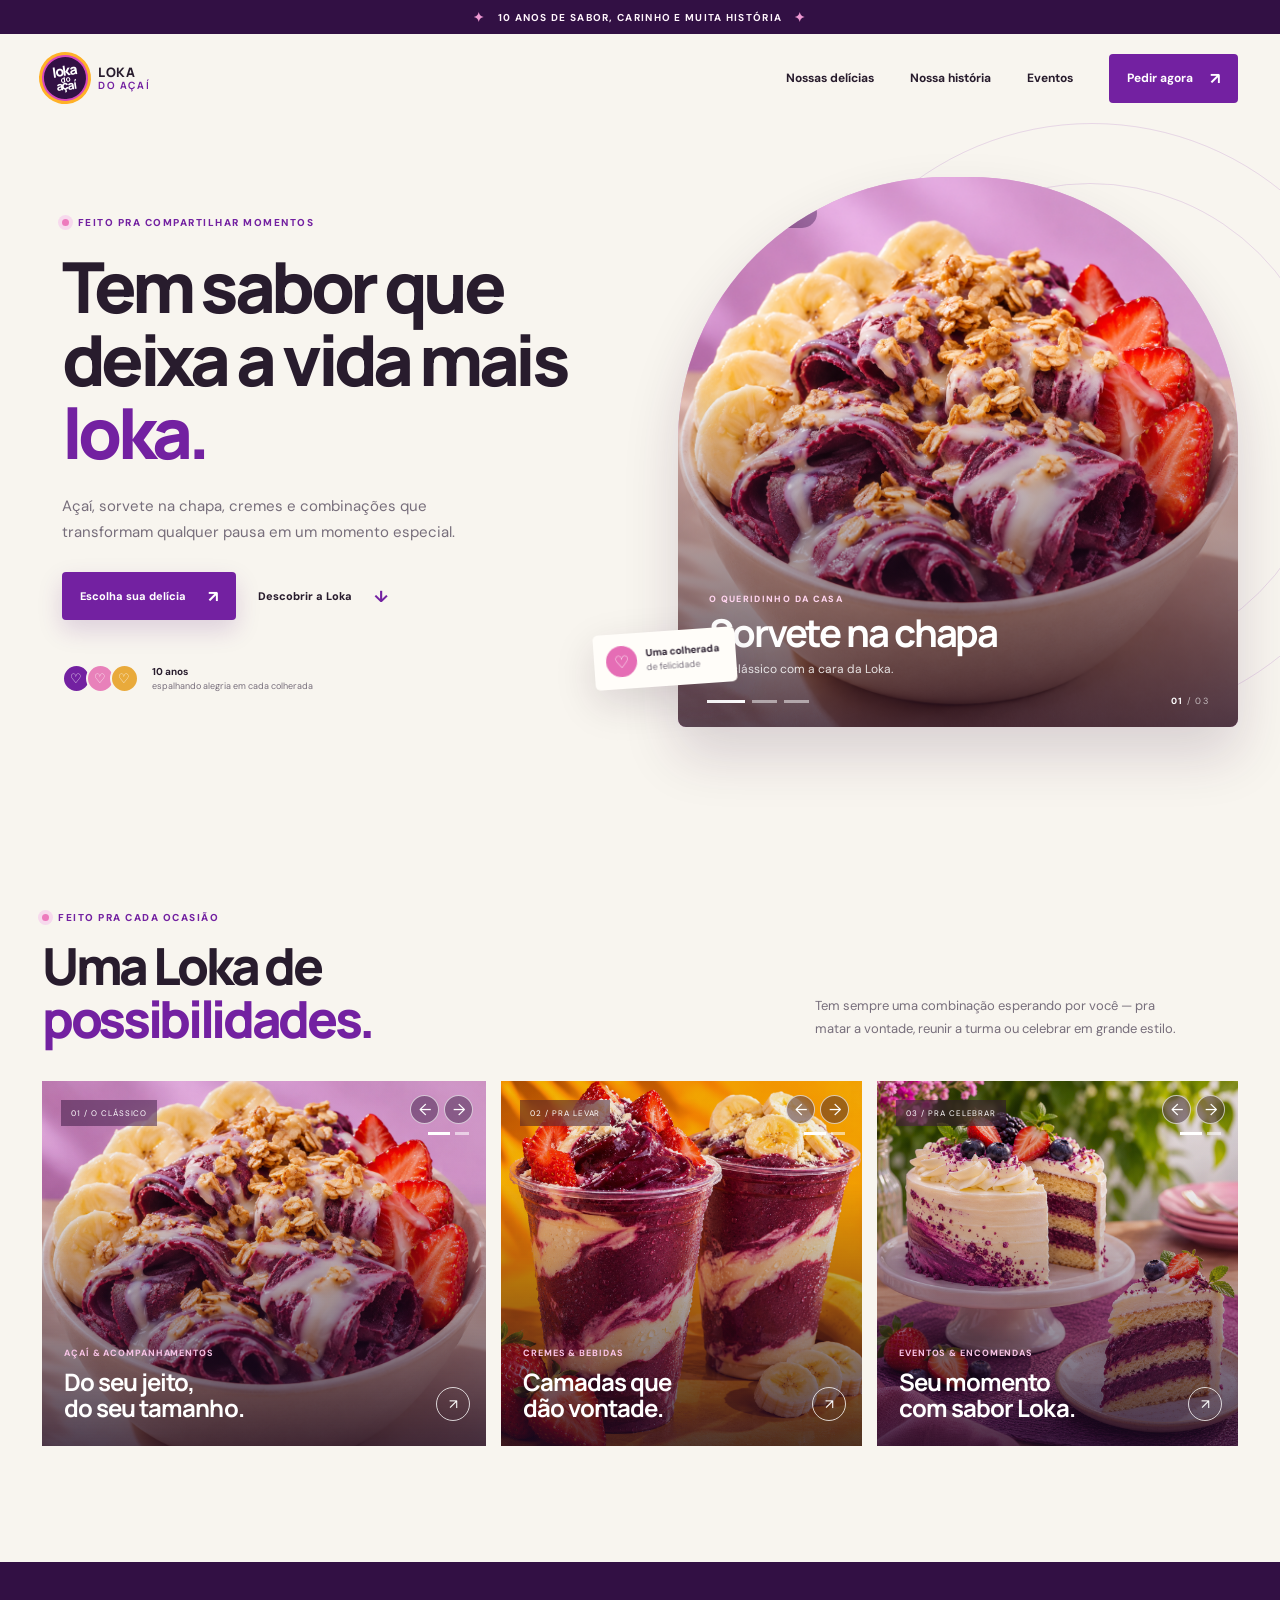
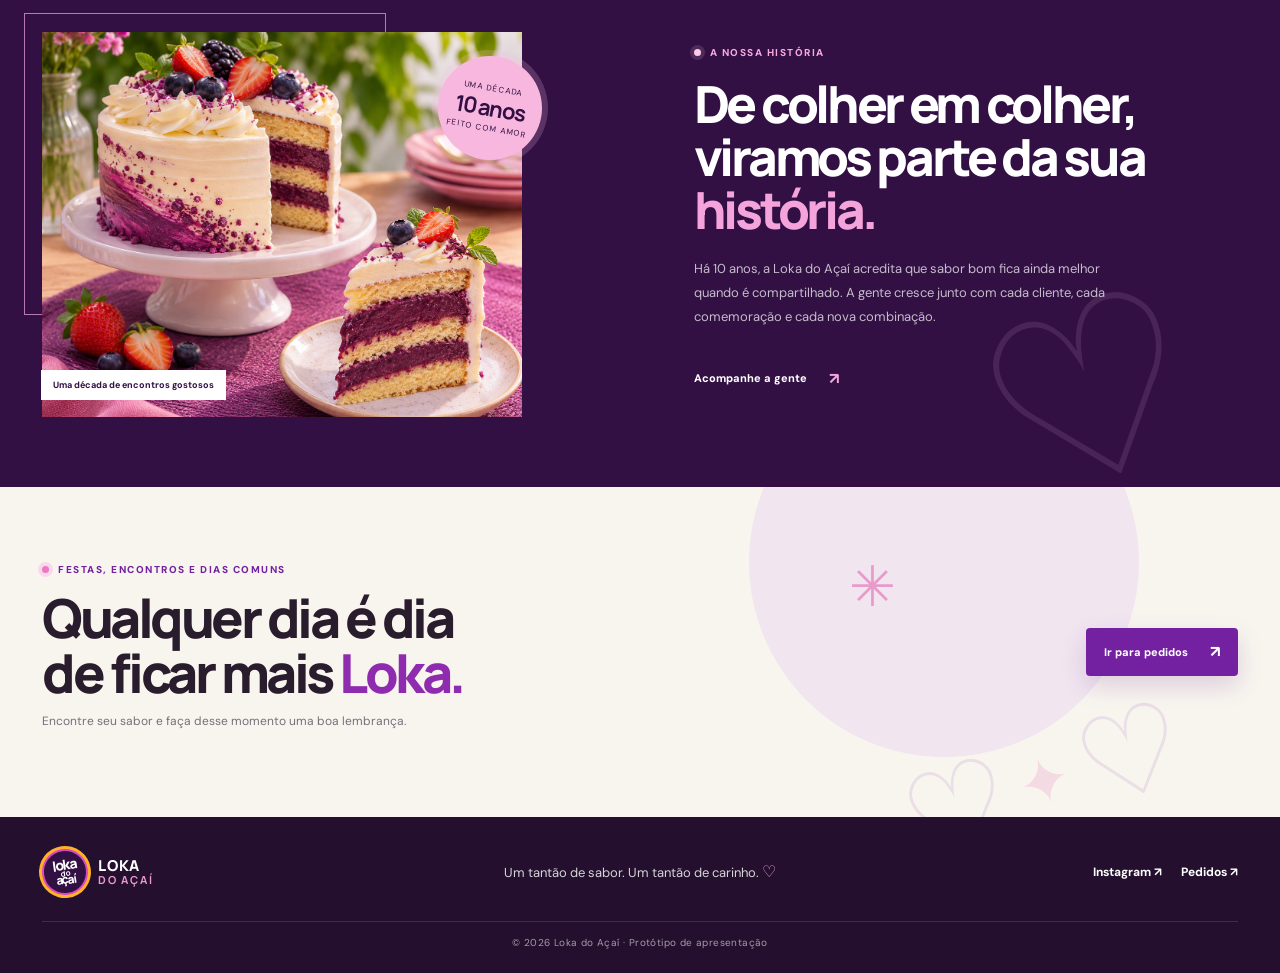
==== commit 6801a2f4: "Add carousels to experience cards" ====
--- a/index.html
+++ b/index.html
@@ -53,23 +53,56 @@
     </section>
 
     <section class="experience section-shell" id="experiencias">
-      <div class="section-heading"><div><div class="eyebrow"><span class="eyebrow-dot"></span> Feito pra cada ocasião</div><h2>Uma Loka de<br><em>possibilidades.</em></h2></div><p>Tem sempre uma combinação esperando por você — pra matar a vontade, reunir a turma ou celebrar em grande estilo.</p></div>
+      <div class="section-heading" data-reveal><div><div class="eyebrow"><span class="eyebrow-dot"></span> Feito pra cada ocasião</div><h2>Uma Loka de<br><em>possibilidades.</em></h2></div><p>Tem sempre uma combinação esperando por você — pra matar a vontade, reunir a turma ou celebrar em grande estilo.</p></div>
       <div class="experience-grid">
-        <a class="experience-card card-large" href="https://flow.page/lokadoacai" target="_blank" rel="noreferrer"><img src="assets/sorvete-na-chapa.png" alt="" loading="lazy"><div class="card-shade"></div><span class="card-index">01 / O clássico</span><div class="experience-card-copy"><span>Açaí &amp; acompanhamentos</span><h3>Do seu jeito,<br>do seu tamanho.</h3><b class="round-arrow" aria-hidden="true">↗</b></div></a>
-        <a class="experience-card" href="https://flow.page/lokadoacai" target="_blank" rel="noreferrer"><img src="assets/creme-no-copo.png" alt="" loading="lazy"><div class="card-shade"></div><span class="card-index">02 / Pra levar</span><div class="experience-card-copy"><span>Cremes &amp; bebidas</span><h3>Camadas que<br>dão vontade.</h3><b class="round-arrow" aria-hidden="true">↗</b></div></a>
-        <a class="experience-card" href="#eventos"><img src="assets/bolo-de-festa.png" alt="" loading="lazy"><div class="card-shade"></div><span class="card-index">03 / Pra celebrar</span><div class="experience-card-copy"><span>Eventos &amp; encomendas</span><h3>Seu momento<br>com sabor Loka.</h3><b class="round-arrow" aria-hidden="true">↗</b></div></a>
+        <article class="experience-card card-large" data-reveal>
+          <div class="mini-carousel" data-mini-carousel role="region" aria-label="Galeria de açaí e acompanhamentos" aria-roledescription="carrossel">
+            <div class="mini-viewport"><div class="mini-track">
+              <div class="mini-slide"><img src="assets/sorvete-na-chapa.png" alt="" loading="lazy"></div>
+              <div class="mini-slide"><img src="assets/creme-no-copo.png" alt="" loading="lazy"></div>
+            </div></div>
+          </div>
+          <div class="card-shade"></div><span class="card-index">01 / O clássico</span>
+          <div class="mini-controls"><button class="mini-arrow mini-prev" type="button" aria-label="Foto anterior: açaí e acompanhamentos">←</button><button class="mini-arrow mini-next" type="button" aria-label="Próxima foto: açaí e acompanhamentos">→</button></div>
+          <div class="mini-dots" aria-label="Escolher foto de açaí e acompanhamentos"><button class="mini-dot is-active" type="button" aria-label="Mostrar foto 1" aria-current="true"></button><button class="mini-dot" type="button" aria-label="Mostrar foto 2"></button></div>
+          <div class="experience-card-copy"><span>Açaí &amp; acompanhamentos</span><h3>Do seu jeito,<br>do seu tamanho.</h3><a class="round-arrow" href="https://flow.page/lokadoacai" target="_blank" rel="noreferrer" aria-label="Ver pedidos de açaí e acompanhamentos">↗</a></div>
+        </article>
+        <article class="experience-card" data-reveal>
+          <div class="mini-carousel" data-mini-carousel role="region" aria-label="Galeria de cremes e bebidas" aria-roledescription="carrossel">
+            <div class="mini-viewport"><div class="mini-track">
+              <div class="mini-slide"><img src="assets/creme-no-copo.png" alt="" loading="lazy"></div>
+              <div class="mini-slide"><img src="assets/sorvete-na-chapa.png" alt="" loading="lazy"></div>
+            </div></div>
+          </div>
+          <div class="card-shade"></div><span class="card-index">02 / Pra levar</span>
+          <div class="mini-controls"><button class="mini-arrow mini-prev" type="button" aria-label="Foto anterior: cremes e bebidas">←</button><button class="mini-arrow mini-next" type="button" aria-label="Próxima foto: cremes e bebidas">→</button></div>
+          <div class="mini-dots" aria-label="Escolher foto de cremes e bebidas"><button class="mini-dot is-active" type="button" aria-label="Mostrar foto 1" aria-current="true"></button><button class="mini-dot" type="button" aria-label="Mostrar foto 2"></button></div>
+          <div class="experience-card-copy"><span>Cremes &amp; bebidas</span><h3>Camadas que<br>dão vontade.</h3><a class="round-arrow" href="https://flow.page/lokadoacai" target="_blank" rel="noreferrer" aria-label="Ver pedidos de cremes e bebidas">↗</a></div>
+        </article>
+        <article class="experience-card" data-reveal>
+          <div class="mini-carousel" data-mini-carousel role="region" aria-label="Galeria de eventos e encomendas" aria-roledescription="carrossel">
+            <div class="mini-viewport"><div class="mini-track">
+              <div class="mini-slide"><img src="assets/bolo-de-festa.png" alt="" loading="lazy"></div>
+              <div class="mini-slide"><img src="assets/creme-no-copo.png" alt="" loading="lazy"></div>
+            </div></div>
+          </div>
+          <div class="card-shade"></div><span class="card-index">03 / Pra celebrar</span>
+          <div class="mini-controls"><button class="mini-arrow mini-prev" type="button" aria-label="Foto anterior: eventos e encomendas">←</button><button class="mini-arrow mini-next" type="button" aria-label="Próxima foto: eventos e encomendas">→</button></div>
+          <div class="mini-dots" aria-label="Escolher foto de eventos e encomendas"><button class="mini-dot is-active" type="button" aria-label="Mostrar foto 1" aria-current="true"></button><button class="mini-dot" type="button" aria-label="Mostrar foto 2"></button></div>
+          <div class="experience-card-copy"><span>Eventos &amp; encomendas</span><h3>Seu momento<br>com sabor Loka.</h3><a class="round-arrow" href="#eventos" aria-label="Saiba mais sobre eventos e encomendas">↗</a></div>
+        </article>
       </div>
     </section>
 
     <section class="story" id="historia">
       <div class="story-inner section-shell">
-        <div class="story-image"><img src="assets/bolo-de-festa.png" alt="Sobremesa especial preparada para comemorar" loading="lazy"><div class="story-stamp"><span>uma década</span><b>10 anos</b><small>feito com amor</small></div><span class="story-caption">Uma década de encontros gostosos</span></div>
-        <div class="story-copy"><div class="eyebrow eyebrow-light"><span class="eyebrow-dot"></span> A nossa história</div><h2>De colher em colher,<br>viramos parte da sua <em>história.</em></h2><p>Há 10 anos, a Loka do Açaí acredita que sabor bom fica ainda melhor quando é compartilhado. A gente cresce junto com cada cliente, cada comemoração e cada nova combinação.</p><a class="button button-light" href="https://www.instagram.com/lokadoaioficial/" target="_blank" rel="noreferrer">Acompanhe a gente <span aria-hidden="true">↗</span></a><span class="story-doodle" aria-hidden="true">♡</span></div>
+        <div class="story-image" data-reveal><img src="assets/bolo-de-festa.png" alt="Sobremesa especial preparada para comemorar" loading="lazy"><div class="story-stamp"><span>uma década</span><b>10 anos</b><small>feito com amor</small></div><span class="story-caption">Uma década de encontros gostosos</span></div>
+        <div class="story-copy" data-reveal><div class="eyebrow eyebrow-light"><span class="eyebrow-dot"></span> A nossa história</div><h2>De colher em colher,<br>viramos parte da sua <em>história.</em></h2><p>Há 10 anos, a Loka do Açaí acredita que sabor bom fica ainda melhor quando é compartilhado. A gente cresce junto com cada cliente, cada comemoração e cada nova combinação.</p><a class="button button-light" href="https://www.instagram.com/lokadoaioficial/" target="_blank" rel="noreferrer">Acompanhe a gente <span aria-hidden="true">↗</span></a><span class="story-doodle" aria-hidden="true">♡</span></div>
       </div>
     </section>
 
     <section class="event-cta section-shell" id="eventos">
-      <div class="cta-star" aria-hidden="true">✳</div><div class="cta-copy"><div class="eyebrow"><span class="eyebrow-dot"></span> Festas, encontros e dias comuns</div><h2>Qualquer dia é dia<br>de ficar mais <em>Loka.</em></h2><p>Encontre seu sabor e faça desse momento uma boa lembrança.</p></div><a class="button button-primary" href="https://flow.page/lokadoacai" target="_blank" rel="noreferrer">Ir para pedidos <span aria-hidden="true">↗</span></a><div class="cta-decoration" aria-hidden="true"><span>♡</span><span>✦</span><span>♡</span></div>
+      <div class="cta-star" aria-hidden="true">✳</div><div class="cta-copy" data-reveal><div class="eyebrow"><span class="eyebrow-dot"></span> Festas, encontros e dias comuns</div><h2>Qualquer dia é dia<br>de ficar mais <em>Loka.</em></h2><p>Encontre seu sabor e faça desse momento uma boa lembrança.</p></div><a class="button button-primary" href="https://flow.page/lokadoacai" target="_blank" rel="noreferrer">Ir para pedidos <span aria-hidden="true">↗</span></a><div class="cta-decoration" aria-hidden="true"><span>♡</span><span>✦</span><span>♡</span></div>
     </section>
   </main>
   <footer class="site-footer">
--- a/style.css
+++ b/style.css
@@ -7,7 +7,38 @@
 .hero h1,.section-heading h2,.story h2,.cta-copy h2{margin:21px 0 0;font-family:var(--display);font-size:clamp(42px,5.5vw,72px);line-height:1.04;letter-spacing:-.065em;font-weight:800}h1 em,h2 em{color:var(--purple);font-style:normal}.hero-lede{max-width:430px;color:var(--muted);font-size:15px;line-height:1.75;margin:23px 0 27px}.hero-actions{display:flex;align-items:center;gap:22px}.button{min-height:48px;padding:0 18px;display:inline-flex;align-items:center;justify-content:center;gap:22px;font-size:11px;font-weight:800;transition:.25s ease}.button-primary{color:white;border-radius:4px;background:var(--purple);box-shadow:0 10px 24px rgba(91,18,126,.17)}.button-primary span,.button-light span{font-size:16px}.button-text{padding-inline:0;color:var(--ink)}.button-text span{color:var(--purple);font-size:16px;transition:transform .2s}.button-text:hover span{transform:translateY(4px)}.hero-proof{margin-top:44px;display:flex;align-items:center;gap:13px}.proof-avatars{display:flex;padding-left:5px}.proof-avatars span{width:29px;height:29px;margin-left:-5px;display:grid;place-items:center;border-radius:50%;border:2px solid var(--cream);color:white;background:var(--purple);font-size:13px}.proof-avatars span:nth-child(2){background:#e881ba}.proof-avatars span:nth-child(3){background:#e9aa3b}.hero-proof p{margin:0;font-size:9px;line-height:1.5;color:var(--muted)}.hero-proof strong{color:var(--ink);font-size:10px}
 .hero-visual{min-width:0;position:relative;animation:rise-in .85s .12s both}.carousel{position:relative;z-index:1;width:min(100%,560px);margin:0 0 0 auto;height:clamp(410px,46vw,550px);border-radius:48% 48% 8px 8px;overflow:hidden;background:#dba4d7;box-shadow:0 28px 55px rgba(54,19,62,.16)}.carousel-viewport,.carousel-track,.carousel-slide{width:100%;height:100%}.carousel-viewport{overflow:hidden}.carousel-track{display:flex;transition:transform .8s cubic-bezier(.2,.75,.25,1);will-change:transform}.carousel-slide{flex:0 0 100%;position:relative;overflow:hidden}.carousel-slide::after{content:"";position:absolute;inset:35% 0 0;background:linear-gradient(transparent,rgba(28,10,34,.72));pointer-events:none}.carousel-slide img{width:100%;height:100%;display:block;object-fit:cover;transition:transform 5.5s ease}.carousel-slide.is-current img{transform:scale(1.07)}.slide-caption{position:absolute;z-index:1;bottom:50px;left:31px;color:#fff;max-width:80%}.slide-caption>span{display:inline-block;margin-bottom:8px;font-size:9px;font-weight:800;letter-spacing:.15em;text-transform:uppercase;color:#ffd4ef}.slide-caption h2{margin:0;font-family:var(--display);font-size:clamp(26px,3vw,40px);line-height:1.05;letter-spacing:-.055em}.slide-caption p{margin:8px 0 0;font-size:12px;opacity:.85}
 .carousel-topline{position:absolute;z-index:2;top:18px;left:19px;right:19px;display:flex;justify-content:space-between;align-items:center}.carousel-label{display:flex;align-items:center;gap:7px;padding:9px 12px;border-radius:30px;color:white;background:rgba(49,16,68,.38);backdrop-filter:blur(12px);font-size:9px;font-weight:700}.carousel-label i{width:6px;height:6px;background:#ff9ed7;border-radius:50%;box-shadow:0 0 10px #ff9ed7}.carousel-arrows{display:flex;gap:7px}.carousel-arrow{width:35px;height:35px;padding:0;border:1px solid rgba(255,255,255,.5);border-radius:50%;background:rgba(40,17,48,.25);color:#fff;cursor:pointer;backdrop-filter:blur(10px);transition:background .2s,transform .2s}.carousel-arrow:hover{background:var(--purple);transform:scale(1.07)}.carousel-bottom{position:absolute;z-index:2;left:29px;right:29px;bottom:20px;display:flex;align-items:center;justify-content:space-between}.carousel-dots{display:flex;gap:7px}.carousel-dot{width:25px;height:3px;border:0;padding:0;cursor:pointer;background:rgba(255,255,255,.5);transition:width .25s,background .25s}.carousel-dot.is-active{width:38px;background:white}.carousel-count{color:rgba(255,255,255,.65);font-size:9px;letter-spacing:.14em}.carousel-count b{color:white}.orbit{position:absolute;border:1px solid rgba(137,44,176,.15);border-radius:50%;pointer-events:none}.orbit-one{width:600px;height:600px;top:-54px;right:-154px}.orbit-two{width:480px;height:480px;top:6px;right:-92px}.floating-note{position:absolute;z-index:3;display:flex;align-items:center;gap:9px;bottom:41px;left:-28px;padding:12px 16px 12px 12px;border-radius:5px;background:var(--paper);box-shadow:0 14px 40px rgba(45,21,47,.15);transform:rotate(-4deg);animation:float 4s ease-in-out infinite}.floating-note>span{width:31px;height:31px;border-radius:50%;display:grid;place-items:center;color:white;background:#e56db5;font-size:17px}.floating-note b,.floating-note small{display:block}.floating-note b{font-size:10px}.floating-note small{margin-top:2px;color:var(--muted);font-size:9px}
-.experience{padding-top:88px;padding-bottom:116px}.section-heading{display:flex;align-items:end;justify-content:space-between;gap:45px;margin-bottom:35px}.section-heading h2{font-size:clamp(38px,4vw,53px);margin-top:15px}.section-heading>p{max-width:375px;margin:0 4% 5px 0;color:var(--muted);font-size:13px;line-height:1.8}.experience-grid{display:grid;grid-template-columns:1.23fr 1fr 1fr;gap:15px}.experience-card{min-height:365px;position:relative;display:block;overflow:hidden;color:white;background:var(--plum)}.experience-card img{width:100%;height:100%;position:absolute;inset:0;object-fit:cover;transition:transform .7s cubic-bezier(.2,.8,.2,1)}.experience-card:hover img{transform:scale(1.06)}.card-shade{position:absolute;inset:0;background:linear-gradient(180deg,rgba(30,11,35,.05) 28%,rgba(26,10,36,.77) 100%)}.card-index{position:absolute;left:19px;top:19px;padding:8px 10px;background:rgba(42,13,53,.4);backdrop-filter:blur(10px);font-size:8px;letter-spacing:.12em;text-transform:uppercase}.experience-card-copy{position:absolute;left:22px;right:16px;bottom:24px}.experience-card-copy>span{color:#f9c4e7;font-size:9px;font-weight:700;letter-spacing:.1em;text-transform:uppercase}.experience-card-copy h3{margin:8px 0 0;font-family:var(--display);font-size:24px;line-height:1.1;letter-spacing:-.04em}.round-arrow{position:absolute;right:0;bottom:1px;width:34px;height:34px;border:1px solid rgba(255,255,255,.65);border-radius:50%;display:grid;place-items:center;font-size:14px;transition:.2s}.experience-card:hover .round-arrow{background:white;color:var(--plum);transform:rotate(45deg)}
+.experience{padding-top:88px;padding-bottom:116px}
+.section-heading{display:flex;align-items:end;justify-content:space-between;gap:45px;margin-bottom:35px}
+.section-heading h2{font-size:clamp(38px,4vw,53px);margin-top:15px}
+.section-heading>p{max-width:375px;margin:0 4% 5px 0;color:var(--muted);font-size:13px;line-height:1.8}
+.experience-grid{display:grid;grid-template-columns:1.23fr 1fr 1fr;gap:15px}
+.experience-card{min-height:365px;position:relative;display:block;overflow:hidden;color:white;background:var(--plum);isolation:isolate;transition:transform .4s cubic-bezier(.2,.8,.2,1),box-shadow .4s;touch-action:pan-y}
+.experience-card:hover,.experience-card.is-visible:hover{transform:translateY(-7px);box-shadow:0 20px 38px rgba(41,14,51,.2)}
+.mini-carousel{position:absolute;inset:0;z-index:0;overflow:hidden}
+.mini-viewport,.mini-track,.mini-slide{width:100%;height:100%}
+.mini-viewport{overflow:hidden;touch-action:pan-y}
+.mini-track{display:flex;transition:transform .8s cubic-bezier(.2,.75,.25,1);will-change:transform}
+.mini-slide{flex:0 0 100%;position:relative;overflow:hidden}
+.mini-slide img{width:100%;height:100%;position:absolute;inset:0;display:block;object-fit:cover;transition:transform 5.2s ease}
+.mini-slide.is-current img{transform:scale(1.08)}
+.card-shade{position:absolute;z-index:1;inset:0;background:linear-gradient(180deg,rgba(30,11,35,.05) 28%,rgba(26,10,36,.77) 100%);pointer-events:none}
+.card-index{position:absolute;z-index:3;left:19px;top:19px;padding:8px 10px;background:rgba(42,13,53,.46);backdrop-filter:blur(10px);font-size:8px;letter-spacing:.12em;text-transform:uppercase}
+.mini-controls{position:absolute;z-index:4;top:14px;right:13px;display:flex;gap:5px}
+.mini-arrow{width:29px;height:29px;padding:0;border:1px solid rgba(255,255,255,.65);border-radius:50%;display:grid;place-items:center;background:rgba(42,13,53,.42);backdrop-filter:blur(9px);color:#fff;cursor:pointer;transition:background .2s,transform .2s}
+.mini-arrow:hover{background:var(--purple);transform:scale(1.1)}.mini-arrow:focus-visible,.mini-dot:focus-visible{outline:2px solid white;outline-offset:3px}
+.mini-dots{position:absolute;z-index:4;top:51px;right:17px;display:flex;align-items:center;gap:5px}
+.mini-dot{width:14px;height:3px;padding:0;border:0;background:rgba(255,255,255,.56);cursor:pointer;transition:width .25s,background .25s}
+.mini-dot.is-active{width:22px;background:white}
+.experience-card-copy{position:absolute;z-index:3;left:22px;right:16px;bottom:24px}
+.experience-card-copy>span{color:#f9c4e7;font-size:9px;font-weight:700;letter-spacing:.1em;text-transform:uppercase}
+.experience-card-copy h3{margin:8px 0 0;font-family:var(--display);font-size:24px;line-height:1.1;letter-spacing:-.04em}
+.round-arrow{position:absolute;z-index:5;right:0;bottom:1px;width:34px;height:34px;border:1px solid rgba(255,255,255,.78);border-radius:50%;display:grid;place-items:center;font-size:14px;transition:background .2s,color .2s,transform .2s}
+.experience-card:hover .round-arrow{background:white;color:var(--plum);transform:rotate(45deg)}
+body.has-reveal [data-reveal]{opacity:0;transform:translateY(24px);transition:opacity .7s ease,transform .7s cubic-bezier(.2,.75,.25,1)}
+body.has-reveal [data-reveal].is-visible{opacity:1;transform:translateY(0)}
+body.has-reveal .experience-card.is-visible:hover{transform:translateY(-7px)}
+.experience-grid [data-reveal]:nth-child(2){transition-delay:100ms}
+.experience-grid [data-reveal]:nth-child(3){transition-delay:200ms}
 .story{background:var(--plum);color:white;overflow:hidden}.story-inner{min-height:525px;display:grid;grid-template-columns:1fr 1fr;align-items:center;gap:9%;padding-top:64px;padding-bottom:64px}.story-image{position:relative;max-width:480px;height:385px}.story-image::before{content:"";position:absolute;width:75%;height:78%;top:-19px;left:-18px;border:1px solid rgba(240,166,224,.7)}.story-image img{width:100%;height:100%;object-fit:cover;position:relative;z-index:1}.story-stamp{position:absolute;z-index:2;right:-20px;top:24px;width:104px;height:104px;border-radius:50%;display:flex;flex-direction:column;align-items:center;justify-content:center;color:var(--plum);background:#f8b7de;transform:rotate(10deg);box-shadow:0 0 0 6px rgba(248,183,222,.2)}.story-stamp span,.story-stamp small{font-size:8px;text-transform:uppercase;letter-spacing:.12em}.story-stamp b{font-family:var(--display);font-size:22px;letter-spacing:-.07em}.story-caption{position:absolute;z-index:2;left:-1px;bottom:17px;padding:9px 12px;color:var(--plum);background:white;font-size:9px;font-weight:700}.eyebrow-light{color:#f7a9dc}.eyebrow-light .eyebrow-dot{background:#ffcaea;box-shadow:0 0 0 4px rgba(255,202,234,.14)}.story h2{margin-top:18px;font-size:clamp(37px,4vw,52px)}.story h2 em{color:#f5a4db}.story-copy>p{max-width:440px;margin:21px 0 25px;color:rgba(255,255,255,.72);font-size:13px;line-height:1.85}.button-light{padding-inline:0;color:white}.button-light span{color:#f5a4db}.story-doodle{position:absolute;right:7%;bottom:-114px;color:rgba(250,179,225,.12);font-size:240px;line-height:1;transform:rotate(-20deg);pointer-events:none}
 .event-cta{min-height:330px;padding-top:76px;padding-bottom:76px;display:flex;align-items:center;justify-content:space-between;gap:30px;position:relative;overflow:hidden}.event-cta::before{content:"";position:absolute;width:390px;height:390px;border-radius:50%;background:#f1e5f0;right:11%;top:-120px}.cta-copy,.event-cta>.button{position:relative;z-index:1}.cta-copy h2{margin-top:14px;font-size:clamp(37px,4.2vw,55px)}.cta-copy h2 em{color:#8e2bae}.cta-copy p{color:var(--muted);font-size:12px}.cta-star{position:absolute;z-index:1;right:30%;top:63px;color:#e89acb;font-size:56px;animation:slow-spin 18s linear infinite}.cta-decoration{position:absolute;right:7%;bottom:-43px;color:rgba(115,33,161,.1);font-size:120px;transform:rotate(-18deg);display:flex;align-items:center;gap:10px}.cta-decoration span:nth-child(2){font-size:64px;color:rgba(231,125,184,.21)}
 .site-footer{min-height:156px;padding:28px 42px 22px;color:white;background:#24102e;display:grid;grid-template-columns:1fr 1.2fr 1fr;align-items:center;gap:20px}.footer-brand .brand-name{font-size:15px;color:white}.footer-brand .brand-name b{font-size:11px;color:#ed9ad2}.site-footer>p{color:rgba(255,255,255,.82);font-size:13px;text-align:center}.site-footer>p span{color:#ee9ed6;font-size:16px}.footer-links{display:flex;justify-content:flex-end;gap:19px;font-size:12px;font-weight:700}.footer-links a:hover{color:#f5a4db}.copyright{grid-column:1/-1;padding-top:14px;border-top:1px solid rgba(255,255,255,.12);color:rgba(255,255,255,.58);font-size:10px;letter-spacing:.04em;text-align:center}
